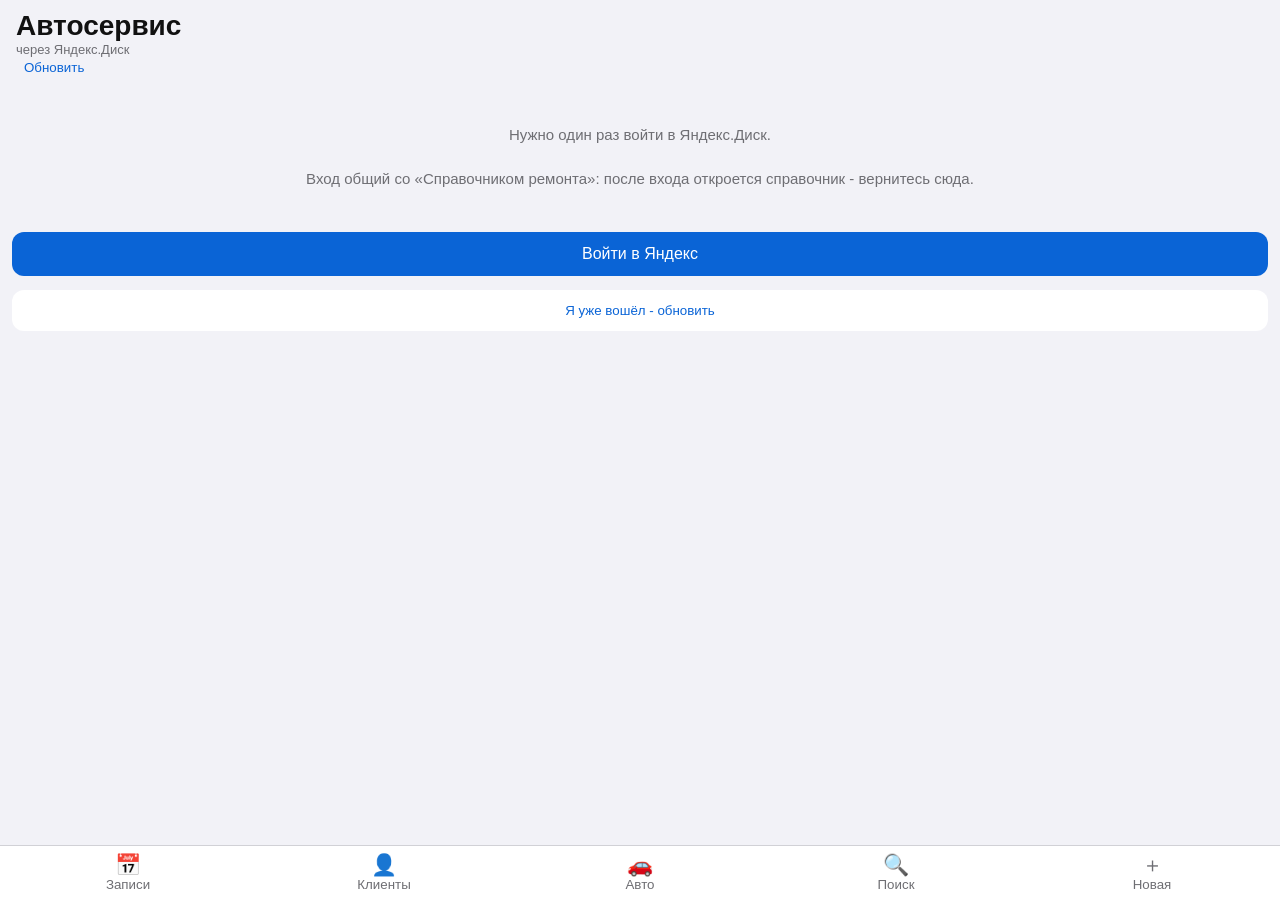
==== autoservice/index.html @ 8366b005 "Автосервис на телефоне 0.22.0: новый клиент и авто на вкладке «Клиенты», «Ещё авто этому клиенту» в " ====
<!doctype html>
<html lang="ru"><head>
<meta charset="utf-8">
<meta name="viewport" content="width=device-width, initial-scale=1, viewport-fit=cover">
<meta name="apple-mobile-web-app-capable" content="yes">
<meta name="mobile-web-app-capable" content="yes">
<meta name="apple-mobile-web-app-status-bar-style" content="black-translucent">
<meta name="apple-mobile-web-app-title" content="Автосервис">
<link rel="apple-touch-icon" href="../icon-180.png">
<title>Автосервис</title>
<!-- sergsknarin Автосервис - телефон через Яндекс.Диск (этап 2).
     Данные: app:/autoservice/data.json (выгружает программа на ПК, патч 0.33.38+).
     Новое с телефона: app:/autoservice/inbox/*.json - ПК забирает и вносит в базу.
     Вход в Яндекс - общий со «Справочником ремонта» (тот же сайт, ключ rr_ydToken). -->
<style>
:root{--ph:#f2f2f7;--card:#fff;--fg:#111;--mut:#6e6e73;--sep:#d1d1d6;--tint:#0a64d6;--ok:#2e9d4b;--warn:#d97706;--bad:#d23b3b;color-scheme:light}
@media (prefers-color-scheme:dark){:root{--ph:#000;--card:#1c1c1e;--fg:#f2f2f7;--mut:#98989f;--sep:#38383a;--tint:#4b9bff;color-scheme:dark}}
*{box-sizing:border-box}
html,body{height:100%;margin:0}
body{background:var(--ph);color:var(--fg);font:16px -apple-system,"SF Pro Text",Roboto,Arial,sans-serif;display:flex;flex-direction:column;-webkit-tap-highlight-color:transparent}
.top{padding:calc(env(safe-area-inset-top,0px) + 10px) max(16px,env(safe-area-inset-right)) 6px max(16px,env(safe-area-inset-left))}
.top .t{font-size:28px;font-weight:700;line-height:1.15}
.top .s{font-size:13px;color:var(--mut);min-height:16px}
.top .back{color:var(--tint);font-size:16px;background:none;border:0;padding:0 0 4px;cursor:pointer}
.sync{font-size:12px;color:var(--mut);display:flex;gap:8px;align-items:center;margin-top:2px}
.sync button{background:none;border:0;color:var(--tint);font:12px inherit;font-family:inherit;padding:0;cursor:pointer}
main{flex:1;overflow-y:auto;-webkit-overflow-scrolling:touch;padding:0 max(12px,env(safe-area-inset-right)) 16px max(12px,env(safe-area-inset-left))}
nav{display:grid;grid-template-columns:repeat(5,1fr);border-top:1px solid var(--sep);background:var(--card);padding:6px 0 calc(env(safe-area-inset-bottom,0px) + 6px)}
nav button{background:none;border:0;color:var(--mut);font:11px inherit;font-family:inherit;display:flex;flex-direction:column;align-items:center;gap:2px;cursor:pointer;padding:2px 0}
nav button b{font-size:21px;font-weight:400;line-height:1}
nav button.cur{color:var(--tint)}
.blk{background:var(--card);border-radius:12px;margin-top:10px;overflow:hidden}
.bh{font-size:13px;color:var(--mut);text-transform:uppercase;letter-spacing:.04em;padding:14px 4px 0}
.row{display:flex;align-items:center;gap:10px;padding:11px 14px;border-top:1px solid var(--sep);min-height:44px}
.row:first-child{border-top:0}
.row.tap{cursor:pointer}
.row .m{flex:1;min-width:0}
.row .m div:first-child{font-size:16px}
.row .m div+div{font-size:13px;color:var(--mut);overflow:hidden;text-overflow:ellipsis}
.row .r{font-size:14px;color:var(--mut);white-space:nowrap;text-align:right}
.time{font-variant-numeric:tabular-nums;font-weight:600;min-width:46px}
.pill{flex:none;font-size:11px;padding:3px 8px;border-radius:9px;color:#fff;background:var(--tint);white-space:nowrap}
.pill.ok{background:var(--ok)}.pill.w{background:var(--warn)}.pill.g{background:var(--mut)}
.days{display:flex;gap:6px;overflow-x:auto;padding:8px 2px 2px}
.days button{flex:1 0 42px;text-align:center;padding:6px 0;border-radius:10px;background:var(--card);font:12px inherit;font-family:inherit;color:var(--mut);border:0;cursor:pointer}
.days button b{display:block;font-size:17px;color:var(--fg)}
.days button i{display:block;font-style:normal;font-size:10px;height:12px;color:var(--tint)}
.days button.cur{background:var(--tint);color:#fff}.days button.cur b,.days button.cur i{color:#fff}
.wk{display:flex;justify-content:space-between;align-items:center;margin-top:6px}
.wk button{background:none;border:0;color:var(--tint);font:15px inherit;font-family:inherit;padding:6px 4px;cursor:pointer}
input[type=search]{width:100%;font:17px inherit;font-family:inherit;padding:11px 12px;border-radius:10px;border:0;background:var(--card);color:var(--fg);margin-top:10px;-webkit-appearance:none}
.btn{display:block;width:100%;text-align:center;background:var(--tint);color:#fff;border-radius:12px;padding:13px;font:600 16px inherit;font-family:inherit;border:0;margin-top:14px;cursor:pointer;text-decoration:none}
.btn.sec{background:var(--card);color:var(--tint)}
.btn:disabled{opacity:.5}
.call{color:var(--ok);font-size:22px;text-decoration:none;padding:4px}
.fld{padding:9px 14px;border-top:1px solid var(--sep)}
.fld:first-child{border-top:0}
.fld div:first-child{font-size:12px;color:var(--mut)}
.fld div+div{font-size:16px;word-break:break-word}
.rbtn{display:flex;gap:6px;margin-top:6px;flex-wrap:wrap}.rbtn button{font:13px var(--ui,system-ui);padding:5px 10px;border-radius:8px;border:1px solid var(--sep,#ccc);background:var(--card,#fff);color:var(--tint,#0a64d6)}
.ck{font-size:24px;margin-right:10px;color:var(--tint);line-height:1}
.sbar{position:sticky;bottom:0;padding:6px 0 4px;background:linear-gradient(transparent,var(--ph) 30%)}
.rv{display:flex;align-items:center;gap:8px;padding:10px 14px;border-bottom:1px solid var(--sep)}.rv .m{flex:1;min-width:0}.rv .m div:last-child{font-size:13px;color:var(--mut)}
.frm .rv input{width:64px;flex:none;padding:6px;border:1px solid var(--sep);border-radius:8px;text-align:center;font-size:16px}.rv .u{font-size:13px;color:var(--mut)}
.rv .x{border:0;background:none;color:var(--mut);font-size:18px;padding:4px 6px;cursor:pointer}
.det{font-size:13px;color:var(--mut);margin-top:3px}
.empty{color:var(--mut);text-align:center;padding:28px 10px;font-size:15px;line-height:1.45}
.err{color:var(--bad);font-size:14px;margin-top:10px;min-height:18px}
.frm label{display:block;font-size:12px;color:var(--mut);padding:9px 14px 0}
.frm input,.frm select,.frm textarea{width:100%;border:0;background:none;color:var(--fg);font:17px inherit;font-family:inherit;padding:2px 14px 10px;margin:0;border-bottom:1px solid var(--sep);border-radius:0;-webkit-appearance:none}
.frm textarea{min-height:70px;resize:vertical}
.pick{padding:4px 14px 12px;font-size:17px;border-bottom:1px solid var(--sep);cursor:pointer;color:var(--tint)}
a.site{color:inherit;text-decoration:none}
</style>
</head>
<body>
<div class="top"><button class="back" id="back" hidden>‹ Назад</button><div class="t" id="title">Автосервис</div><div class="s" id="sub"></div>
 <div class="sync" id="sync" hidden><span id="syncTxt"></span><button id="syncBtn">Обновить</button></div></div>
<main id="main"></main>
<nav id="nav" hidden>
  <button data-t="cal"><b>📅</b>Записи</button>
  <button data-t="cli"><b>👤</b>Клиенты</button>
  <button data-t="car"><b>🚗</b>Авто</button>
  <button data-t="find"><b>🔍</b>Поиск</button>
  <button data-t="add"><b>＋</b>Новая</button>
</nav>
<script>
"use strict";
const API="https://cloud-api.yandex.net/v1/disk", DIR="app:/autoservice";
const M=document.getElementById("main"),T=document.getElementById("title"),SUB=document.getElementById("sub"),NAV=document.getElementById("nav"),BACK=document.getElementById("back");
const LSg=(k,d)=>{try{const v=localStorage.getItem(k);return v?JSON.parse(v):d}catch(e){return d}};
const LSs=(k,v)=>{try{localStorage.setItem(k,JSON.stringify(v))}catch(e){}};
const tok=()=>LSg("rr_ydToken","");
let D=null,tab="cal",day=new Date(),carId=LSg("as_car",null),cliQ="",findQ="",backTo=null,sel=null;
let pend=LSg("as_pending",[]);   // отправлено с телефона, ПК ещё не внёс
const esc=s=>String(s==null?"":s).replace(/[&<>"]/g,c=>({"&":"&amp;","<":"&lt;",">":"&gt;",'"':"&quot;"}[c]));
const iso=d=>d.getFullYear()+"-"+String(d.getMonth()+1).padStart(2,"0")+"-"+String(d.getDate()).padStart(2,"0");
const dmy=s=>s&&s.length>=10?s.slice(8,10)+"."+s.slice(5,7)+"."+s.slice(0,4):"";
const norm=s=>String(s||"").toLowerCase().replace(/ё/g,"е").replace(/[\s\-.\/]/g,"");
const WD=["Вс","Пн","Вт","Ср","Чт","Пт","Сб"],WDL=["Воскресенье","Понедельник","Вторник","Среда","Четверг","Пятница","Суббота"],MON=["января","февраля","марта","апреля","мая","июня","июля","августа","сентября","октября","ноября","декабря"];
function tel(p){const d=String(p||"").replace(/[^\d+]/g,"");return d?`<a class="call" href="tel:${esc(d)}" aria-label="Позвонить">📞</a>`:""}
function pill(s){const c=/выполн|закрыт|выдан/i.test(s)?"ok":/работ/i.test(s)?"w":/отмен|ждёт/i.test(s)?"g":"";return `<span class="pill ${c}">${esc(s==="Запланирована"?"План":s)}</span>`}
function head(t,s,back){T.textContent=t;SUB.textContent=s||"";BACK.hidden=!back;backTo=back||null}
BACK.onclick=()=>{if(backTo)backTo()};

// ---------- Яндекс.Диск ----------
async function yd(path,opt={}){
 const r=await fetch(API+path,{...opt,headers:{Authorization:"OAuth "+tok(),...(opt.headers||{})}});
 if(r.status===401){LSs("rr_ydToken","");throw new Error("login")}
 return r;
}
async function ydGetJson(p){const r=await yd("/resources/download?path="+encodeURIComponent(p));if(r.status===404)return null;if(!r.ok)throw new Error("Диск "+r.status);const{href}=await r.json();let f,log=[];const host=(()=>{try{return new URL(href).hostname}catch(e){return "?"}})();
 for(const [n,u,o] of [["1",href,{}],["2",href.replace(/([?&])disposition=[^&]*&?/,"$1"),{}],["3",href,{cache:"no-store",credentials:"omit",referrerPolicy:"no-referrer"}]]){
  try{f=await fetch(u,o);break}catch(e){log.push(n+":"+e.message)}}
 if(!f){let m="";try{const r=await fetch(href,{redirect:"manual"});m=" переход:"+r.type+"/"+r.status}catch(e){m=" переход: "+e.message}
  throw new Error("Диск: скачивание файла с "+host+" ("+log.join("; ")+";"+m+")")}if(!f.ok)throw new Error("Диск: файл "+f.status);const t=await f.text();try{return JSON.parse(t.replace(/^\uFEFF/,""))}catch(e){throw new Error("файл "+p.split("/").pop()+" не читается ("+t.length+" байт): "+e.message)}}
async function ydPut(p,text){
 let r=await yd("/resources/upload?overwrite=true&path="+encodeURIComponent(p));
 if(r.status===409){await yd("/resources?path="+encodeURIComponent(DIR),{method:"PUT"});await yd("/resources?path="+encodeURIComponent(DIR+"/inbox"),{method:"PUT"});r=await yd("/resources/upload?overwrite=true&path="+encodeURIComponent(p))}
 if(!r.ok)throw new Error("Диск: загрузка "+r.status);const{href}=await r.json();
 const u=await fetch(href,{method:"PUT",body:new Blob([text],{type:"application/json"})});if(!u.ok&&u.status!==201&&u.status!==202)throw new Error("Диск: запись "+u.status);
}
function loginScreen(msg){
 NAV.hidden=true;document.getElementById("sync").hidden=true;head("Автосервис","через Яндекс.Диск");
 let cid=LSg("rr_ydClient","");if(!cid||cid==="cf8f5ded89f24b56b2b12d3f4c1ebe90")cid="d1fa202c088a4900a9f5b356a5e0c8f1";
 const back=new URL("../",location.href).href;
 M.innerHTML=`<p class="empty">${esc(msg||"Нужно один раз войти в Яндекс.Диск.")}<br><br>Вход общий со «Справочником ремонта»: после входа откроется справочник - вернитесь сюда.</p>
  <a class="btn" href="https://oauth.yandex.ru/authorize?response_type=token&force_confirm=yes&client_id=${encodeURIComponent(cid)}&redirect_uri=${encodeURIComponent(back)}">Войти в Яндекс</a>
  <button class="btn sec" onclick="location.reload()">Я уже вошёл - обновить</button>`;
}
async function load(force){
 if(!tok()){loginScreen();return false}
 const cached=LSg("as_data",null);
 if(cached&&!D){D=cached;showSync()}
 if(!force&&D&&Date.now()-(LSg("as_loaded",0))<60000)return true;
 setSync("Загрузка с Диска…");
 try{const j=await ydGetJson(DIR+"/data.json");
  if(!j){
   // папки автосервиса на Диске ещё нет - создаём её сами, чтобы она появилась на компьютере в нужном месте
   let made=false;try{for(const p of [DIR,DIR+"/inbox"]){const r=await yd("/resources?path="+encodeURIComponent(p),{method:"PUT"});if(r.status===201)made=true}}catch(e){}
   setSync("Данных с ПК пока нет");
   let real="";try{const r=await yd("/resources?path="+encodeURIComponent(DIR)+"&fields=path");if(r.ok)real=(await r.json()).path.replace(/^disk:\//,"").replace(/\//g," \\ ")}catch(e){}
   if(!D){NAV.hidden=true;head("Автосервис","");M.innerHTML=`<p class="empty">На Диске пока нет данных автосервиса.<br><br>${made?"Папка для программы создана на Диске. ":""}На компьютере в папке Яндекс.Диска откройте<br><b>${real?esc(real):"Приложения → (папка этого приложения) → autoservice"}</b><br>и выберите её в программе:<br>Настройки → «Телефон» → «Доступ с телефона» → «Через Яндекс.Диск» (патч 0.33.38).</p><button class="btn sec" onclick="location.reload()">Обновить</button>`;return false}}
  else{D=j;LSs("as_data",j);LSs("as_loaded",Date.now());
   const ids=new Set(D.appliedInbox||[]);pend=pend.filter(p=>!ids.has(p.file));LSs("as_pending",pend)}
  showSync();return true}
 catch(e){if(e.message==="login"){loginScreen("Вход в Яндекс истёк - войдите заново.");return false}
  setSync((D?"Нет связи с Диском - показаны данные на "+fmtTime(D.exported):"Ошибка")+". Причина: "+e.message);return !!D}
}
function fmtTime(s){if(!s)return"—";const d=new Date(s.replace(" ","T"));return isNaN(d)?s:d.toLocaleString("ru",{day:"numeric",month:"short",hour:"2-digit",minute:"2-digit"})}
function setSync(t){document.getElementById("sync").hidden=false;document.getElementById("syncTxt").textContent=t}
function showSync(){setSync("Данные с ПК на "+fmtTime(D&&D.exported)+(pend.length?" · ждут ПК: "+pend.length:""))}
document.getElementById("syncBtn").onclick=async()=>{await load(true);if(tab==="car"&&carOpen&&carById(carId))car(carId,()=>go("car"));else go(tab)};

// ---------- выборки из выгрузки ----------
const carById=id=>D.cars.find(c=>String(c.id)===String(id));
const cliById=id=>D.clients.find(c=>String(c.id)===String(id));
const carTitle=c=>c?[(c.brand+" "+c.model).trim(),c.plate].filter(Boolean).join(" · "):"";
function pendingAppts(d){return pend.filter(p=>p.type==="appt"&&p.date===d).map(p=>({tmp:p.file,time:p.time,status:"Ждёт ПК",car:p.title||"",client:"",reason:p.reason,post:(D.posts.find(x=>String(x.id)===String(p.post_id))||{}).name||"",phone:""}))}

// ---------- экраны ----------
function go(t){tab=t;for(const b of NAV.children)b.classList.toggle("cur",b.dataset.t===t);M.scrollTop=0;({cal,cli,car:cars,find,add:()=>sel?add():addMenu()})[t]()}
for(const b of NAV.children)b.onclick=()=>go(b.dataset.t);
function cal(){
 head("Записи",WDL[day.getDay()]+", "+day.getDate()+" "+MON[day.getMonth()]);
 const mon=new Date(day);mon.setDate(day.getDate()-((day.getDay()+6)%7));
 let h=`<div class="wk"><button id="pw1">‹ Неделя</button><button id="td">Сегодня</button><button id="nw1">Неделя ›</button></div><div class="days">`;
 for(let i=0;i<7;i++){const x=new Date(mon);x.setDate(mon.getDate()+i);const s=iso(x);const n=D.appts.filter(a=>a.start.slice(0,10)===s).length+pendingAppts(s).length;
  h+=`<button data-d="${s}" class="${s===iso(day)?"cur":""}">${WD[x.getDay()]}<b>${x.getDate()}</b><i>${n||""}</i></button>`}
 const items=D.appts.filter(a=>a.start.slice(0,10)===iso(day)).map(a=>({...a,time:a.start.slice(11,16),car:carTitle(carById(a.car)),client:(cliById(a.client)||{}).name||"",phone:(cliById(a.client)||{}).phone||"",post:(D.posts.find(p=>String(p.id)===String(a.post))||{}).name||""}))
  .concat(pendingAppts(iso(day))).sort((x,y)=>x.time.localeCompare(y.time));
 h+=`</div><div class="bh">${items.length?"Записей: "+items.length:""}</div>`;
 if(!items.length)h+=`<p class="empty">На этот день записей нет</p>`;
 else{h+=`<div class="blk">`;for(const a of items)h+=`<div class="row tap" data-id="${a.id||(a.tmp?"tmp:"+a.tmp:"")}"><span class="time">${esc(a.time)}</span><div class="m"><div>${esc(a.car||"Без авто")}</div><div>${esc([a.client,a.reason,a.post].filter(Boolean).join(" · "))}</div></div>${pill(a.status)}${tel(a.phone)}</div>`;h+=`</div>`}
 M.innerHTML=h;
 M.querySelectorAll(".days button").forEach(b=>b.onclick=()=>{day=new Date(b.dataset.d+"T12:00");cal()});
 pw1.onclick=()=>{day.setDate(day.getDate()-7);cal()};nw1.onclick=()=>{day.setDate(day.getDate()+7);cal()};td.onclick=()=>{day=new Date();cal()};
 M.querySelectorAll(".row.tap").forEach(r=>r.onclick=e=>{if(e.target.closest("a"))return;if(r.dataset.id)appt(r.dataset.id,()=>go("cal"))});
}
function clientsMatching(q){
 const n=norm(q),dg=q.replace(/\D/g,"");
 const lastVisit={};for(const a of D.appts)if(a.client&&(!lastVisit[a.client]||a.start>lastVisit[a.client]))lastVisit[a.client]=a.start;
 return D.clients.filter(c=>{if(!n)return true;if(norm(c.name).includes(n))return true;if(dg.length>=3&&String(c.phone).replace(/\D/g,"").includes(dg))return true;
  return D.cars.some(x=>String(x.client)===String(c.id)&&norm(carTitle(x)+x.vin).includes(n))})
  .sort((a,b)=>String(lastVisit[b.id]||"").localeCompare(String(lastVisit[a.id]||""))).slice(0,80);
}
let cliTimer;
function cli(){
 head("Клиенты",D.clients.length+" клиентов");
 M.innerHTML=`<input type="search" id="cq" placeholder="Имя, телефон, госномер, VIN" value="${esc(cliQ)}"><button class="btn sec" id="cn">＋ Новый клиент и авто</button><div id="cl"></div>`;
 cn.onclick=()=>newClient(null);
 cq.oninput=()=>{cliQ=cq.value;clearTimeout(cliTimer);cliTimer=setTimeout(cliList,200)};cliList();
}
function cliList(){
 const box=document.getElementById("cl");if(!box)return;const list=clientsMatching(cliQ);
 const pc=pend.filter(p=>p.type==="client"||p.type==="car");   // 0.22.0: отправлено с телефона, ПК ещё не внёс
 let h=pc.length?`<div class="bh">Ждут компьютер</div><div class="blk">`+pc.map(p=>`<div class="row"><div class="m"><div>${esc(p.type==="client"?(p.name||p.phone):((cliById(p.client_id)||{}).name||"Клиент"))}</div><div>${esc([p.plate,(p.brand+" "+p.model).trim(),p.type==="car"?"ещё авто":""].filter(Boolean).join(" · ")||"без машины")}</div></div><span class="r">⏳</span></div>`).join("")+`</div>`:"";
 if(!list.length){box.innerHTML=h+`<p class="empty">Никого не нашлось</p>`;return}
 h+=`<div class="blk">`;for(const c of list){const cars=D.cars.filter(x=>String(x.client)===String(c.id));
  h+=`<div class="row tap" data-car="${cars.length?cars[0].id:""}"><div class="m"><div>${esc(c.name||"Без имени")}</div><div>${cars.map(x=>`<span class="cl" data-car="${x.id}">${esc(carTitle(x))}</span>`).join(", ")||esc(c.phone)}</div></div>${tel(c.phone)}</div>`}
 box.innerHTML=h+`</div>`;
 box.querySelectorAll(".row.tap").forEach(r=>r.onclick=e=>{if(e.target.closest("a"))return;const s=e.target.closest(".cl");const id=s?s.dataset.car:r.dataset.car;if(id)openCar(id,()=>go("cli"))});
}
let carQ="",carTimer,carOpen=false;
// «Авто»: список машин - сначала записанные на сегодня, потом по последнему визиту (свежие сверху)
function cars(){
 carOpen=false;head("Авто","Машин: "+D.cars.length);
 const rn=remRows().filter(r=>!r.done).length;
 M.innerHTML=(rn?`<div class="blk"><div class="row tap" id="remGo"><div class="m"><div>🔔 Напомнить о ТО: ${rn}</div><div>по регламенту и пробегу</div></div><span class="r">›</span></div></div>`:"")+`<input type="search" id="aq" placeholder="Госномер, марка, VIN, владелец" value="${esc(carQ)}"><div id="al"></div>`;
 const rg=document.getElementById("remGo");if(rg)rg.onclick=remList;
 aq.oninput=()=>{carQ=aq.value;clearTimeout(carTimer);carTimer=setTimeout(carList,200)};carList();
}
function carList(){
 const box=document.getElementById("al");if(!box)return;
 const today=iso(new Date()),last={},todayCar={};
 for(const a of D.appts){if(!a.car)continue;const d=a.start.slice(0,10);if(d===today&&!/отмен/i.test(a.status))todayCar[a.car]=a.start.slice(11,16);
  if(d<=today&&(!last[a.car]||a.start>last[a.car]))last[a.car]=a.start}
 const n=norm(carQ);
 const list=D.cars.filter(c=>!n||norm(carTitle(c)+c.vin+((cliById(c.client)||{}).name||"")).includes(n))
  .sort((x,y)=>(todayCar[y.id]?1:0)-(todayCar[x.id]?1:0)||String(last[y.id]||"").localeCompare(String(last[x.id]||""))||(+y.id)-(+x.id)).slice(0,100);
 if(!list.length){box.innerHTML=`<p class="empty">Ничего не нашлось</p>`;return}
 let h=`<div class="blk">`;for(const c of list){const cl=cliById(c.client)||{};
  h+=`<div class="row tap" data-car="${c.id}"><div class="m"><div>${esc(carTitle(c)||"Без названия")}</div><div>${esc([cl.name,todayCar[c.id]?"сегодня "+todayCar[c.id]:last[c.id]?"был "+dmy(last[c.id]):""].filter(Boolean).join(" · "))}</div></div>${tel(cl.phone)}</div>`}
 box.innerHTML=h+`</div>`;
 box.querySelectorAll(".row.tap").forEach(r=>r.onclick=e=>{if(e.target.closest("a"))return;openCar(r.dataset.car,()=>go("car"))});
}
function openCar(id,back){carOpen=true;carId=String(id);LSs("as_car",carId);tab="car";for(const b of NAV.children)b.classList.toggle("cur",b.dataset.t==="car");car(carId,back)}
function car(id,back){
 const c=id&&carById(id);
 if(!c){head("Авто","");M.innerHTML=`<p class="empty">Выберите машину в «Записях», «Клиентах» или найдите в «Поиске».</p>`;return}
 const cl=cliById(c.client)||{};const vis=D.appts.filter(a=>String(a.car)===String(c.id)).sort((a,b)=>b.start.localeCompare(a.start));
 const km=(vis.find(a=>a.km>0)||{}).km||0;const spent=vis.reduce((s,a)=>s+(+a.sum||0),0);
 head(c.plate||(c.brand+" "+c.model),[c.plate?(c.brand+" "+c.model).trim():"",c.year,c.engine].filter(Boolean).join(" · "),back);
 let h=`<div class="blk"><div class="fld"><div>VIN</div><div>${esc(c.vin||"—")}</div></div><div class="fld"><div>Владелец</div><div>${esc(cl.name||"—")} ${tel(cl.phone)}</div></div><div class="fld"><div>Пробег</div><div>${km?km.toLocaleString("ru")+" км":"нет данных"}</div></div></div>`;
 h+=`<div class="bh">Сводка</div><div class="blk"><div class="fld"><div>Визитов / потрачено</div><div>${vis.length} · ${Math.round(spent).toLocaleString("ru")} ₽</div></div>${toFld(c.id)}</div>`;
 const recs=vis.filter(a=>a.rec).slice(0,3).map(a=>({when:dmy(a.start),text:a.rec})).concat((D.est||[]).filter(e=>String(e.car)===String(c.id)).map(e=>({when:"смета",text:e.name}))).concat(pend.filter(p=>p.type==="recommend"&&String(p.car_id)===String(c.id)).map(p=>({when:"ждёт ПК",text:p.text})));
 if(recs.length){h+=`<div class="bh">Рекомендации</div><div class="blk">`;for(const r of recs)h+=`<div class="row"><div class="m"><div>${esc(r.text)}</div><div>${esc(r.when)}</div></div></div>`;h+=`</div>`}
 h+=`<div class="bh">История</div>`;
 if(!vis.length)h+=`<p class="empty">Визитов ещё не было</p>`;
 else{h+=`<div class="blk">`;for(const v of vis){const det=[v.works,v.parts].filter(Boolean).join(" · ");h+=`<div class="row tap" data-id="${v.id}"><div class="m"><div>${esc(v.reason||"Визит")}</div>${det?`<div class="det">${esc(det)}</div>`:""}</div><span class="r">${dmy(v.start)}<br>${v.km?v.km.toLocaleString("ru")+" км<br>":""}${Math.round(+v.sum||0).toLocaleString("ru")} ₽</span></div>`}h+=`</div>`}
 h+=`<button class="btn" id="cAppt">＋ Записать на сервис</button><button class="btn sec" id="cRec">Добавить рекомендацию</button><button class="btn sec" id="cRef">📖 Справочник ремонта</button><div id="recBox"></div>${c.client?`<button class="btn sec" id="cMore">＋ Ещё авто этому клиенту</button>`:""}`;
 M.innerHTML=h;
 M.querySelectorAll(".row.tap[data-id]").forEach(r=>r.onclick=()=>appt(r.dataset.id,()=>openCar(c.id,back)));
 cAppt.onclick=()=>{sel={car_id:c.id,client_id:c.client,title:carTitle(c)+(cl.name?" · "+cl.name:"")};go("add")};
 if(window.cMore)cMore.onclick=()=>newCar(c,cl,back);
 cRef.onclick=()=>{location.href="../?brand="+encodeURIComponent(c.brand||"")+"&model="+encodeURIComponent(c.model||"")};   // связь со справочником (тот же сайт)
 cRec.onclick=()=>{recBox.innerHTML=`<div class="blk frm"><label for="rt">Что рекомендуете</label><textarea id="rt" placeholder="Колодки передние 30%, менять через 5 т.км"></textarea></div><button class="btn" id="rs">Сохранить рекомендацию</button><div class="err" id="re"></div>`;rt.focus();
  rs.onclick=async()=>{if(!rt.value.trim())return;rs.disabled=true;try{await send({type:"recommend",car_id:c.id,text:rt.value.trim()});car(c.id,back)}catch(e){re.textContent=e.message;rs.disabled=false}}};
}
// ---------- запись: работы и запчасти (0.33.41) ----------
const nh=x=>String(Math.round(x*100)/100).replace(".",",");
const akey=a=>a.tmp?"tmp:"+a.tmp:String(a.id);
function findAppt(id){id=String(id);
 if(id.startsWith("tmp:")){const p=pend.find(x=>x.type==="appt"&&x.file===id.slice(4));
  return p&&{id:null,tmp:p.file,start:p.date+" "+p.time,car:p.car_id||null,client:p.client_id||null,post:p.post_id,reason:p.reason,status:"Ждёт ПК",works:"",parts:"",title:p.title||""}}
 return D.appts.find(x=>String(x.id)===id)}
function appt(id,back){
 const a=findAppt(id);if(!a){back&&back();return}
 const c=carById(a.car),cl=cliById(a.client)||{},post=(D.posts.find(p=>String(p.id)===String(a.post))||{}).name||"";
 head(carTitle(c)||a.title||"Запись",dmy(a.start)+" "+a.start.slice(11,16)+(post?" · "+post:""),back);
 const pi=pend.filter(p=>p.type==="item"&&(p.akey||String(p.appt_id))===akey(a));
 const lst=(txt,kind)=>{const rows=String(txt||"").split(", ").filter(Boolean).map(t=>`<div class="row"><div class="m"><div>${esc(t)}</div></div></div>`)
   .concat(pi.filter(p=>p.kind===kind).map(p=>`<div class="row"><div class="m"><div>${esc(p.name+(p.brand?" ("+p.brand+")":"")+(kind==="part"&&+p.qty!==1?" ×"+p.qty:"")+(kind==="work"&&p.hours?" · "+nh(+p.hours)+" н/ч":""))}</div></div><span class="pill g">Ждёт ПК</span></div>`));
   return rows.length?`<div class="blk">${rows.join("")}</div>`:`<p class="empty">Пока нет</p>`};
 let h=`<div class="blk"><div class="fld"><div>Клиент</div><div>${esc(cl.name||"—")} ${tel(cl.phone)}</div></div><div class="fld"><div>Причина</div><div>${esc(a.reason||"—")}</div></div><div class="fld"><div>Статус</div><div>${pill(a.status)}</div></div></div>${a.tmp?`<p class="empty">Запись ещё не дошла до ПК - добавленное внесётся вместе с ней.</p>`:""}`;
 h+=`<div class="bh">Работы</div>${lst(a.works,"work")}<button class="btn sec" id="aW">＋ Работа</button>`;
 h+=`<div class="bh">Запчасти</div>${lst(a.parts,"part")}<button class="btn sec" id="aP">＋ Запчасть</button>`;
 if(c)h+=`<button class="btn sec" id="aC">Карточка авто</button>`;
 M.innerHTML=h;M.scrollTop=0;
 aW.onclick=()=>{itemQ="";itemPick("work",a,back)};aP.onclick=()=>{itemQ="";itemPick("part",a,back)};
 if(c)aC.onclick=()=>openCar(c.id,()=>appt(akey(a),back));
}
// ---------- ТО по регламенту (0.33.47; считает программа на ПК) ----------
function toFld(id){const t=(D.to||{})[id];if(!t)return"";const over=t.d<=iso(new Date());
 return `<div class="fld"><div>Ближайшее ТО (по регламенту)</div><div${over?' style="color:var(--bad,#d23b3b)"':''}>≈ ${dmy(t.d+" 00:00")}${t.km?" · ~"+t.km.toLocaleString("ru")+" км":""}<br><span style="font-size:13px;color:var(--pmut,#888)">${esc(t.ops)}</span></div></div>`}
function remRows(){const sent=new Set(pend.filter(p=>p.type==="reminded").map(p=>String(p.car_id)));
 return (D.rem||[]).map(r=>({...r,done:!!r.rem||sent.has(String(r.car))}))}
function remList(){
 head("Напомнить о ТО","по регламенту и прогнозу пробега",()=>go("car"));
 const l=remRows();
 if(!l.length){M.innerHTML=`<p class="empty">Сейчас напоминать некому</p>`;return}
 let h=`<div class="blk">`;
 for(const r of l){const c=carById(r.car)||{},cl=cliById(c.client)||{};
  h+=`<div class="row"><div class="m"><div>${esc(carTitle(c))}${r.done?" ✓":""}</div><div${r.over?' style="color:#d23b3b"':''}>${r.over?"просрочено":"≈ "+dmy(r.d+" 00:00")}${r.km?" · ~"+r.km.toLocaleString("ru")+" км":""} · ${esc(r.ops)}</div><div>${esc(cl.name||"")}${r.done?" · напомнили":""}</div>
   <div class="rbtn">${r.done?"":`<button data-rm="${r.car}">✓ Напомнил</button>`}<button data-ra="${r.car}">Записать</button><button data-rc="${r.car}">Карточка</button></div></div>${tel(cl.phone)}</div>`}
 M.innerHTML=h+`</div><p class="empty">Звоните прямо отсюда (📞). «Напомнил» уйдёт в программу, повторно эту машину не покажет 30 дней.</p>`;
 M.querySelectorAll("[data-rm]").forEach(b=>b.onclick=async()=>{b.disabled=true;try{await send({type:"reminded",car_id:b.dataset.rm});remList()}catch(e){b.textContent="Не ушло: "+e.message;b.disabled=false}});
 M.querySelectorAll("[data-ra]").forEach(b=>b.onclick=()=>{const c=carById(b.dataset.ra)||{},cl=cliById(c.client)||{};const r=l.find(x=>String(x.car)===b.dataset.ra);
  sel={car_id:c.id,client_id:c.client,title:carTitle(c)+(cl.name?" · "+cl.name:"")};go("add");const f=document.getElementById("fr2");if(f&&r)f.value="ТО: "+r.ops});
 M.querySelectorAll("[data-rc]").forEach(b=>b.onclick=()=>openCar(b.dataset.rc,remList));
}
let itemQ="";
// позиции прошлых визитов этой машины (свежие сверху, без повторов), кроме текущей записи
function carHistory(kind,a){
 const seen=new Set(),out=[];
 D.appts.filter(v=>a.car&&String(v.car)===String(a.car)&&String(v.id)!==String(a.id)).sort((x,y)=>y.start.localeCompare(x.start))
  .forEach(v=>((kind==="work"?v.wl:v.pl)||[]).forEach(x=>{const k=x.r!=null?"r"+x.r:"n"+norm(x.n+(x.b||""));if(seen.has(k))return;seen.add(k);out.push({...x,when:dmy(v.start)})}));
 return out.slice(0,30);
}
let chosen=[];   // отмеченное галочками: {key,ref,hist,n,b,a,h,q}
function itemPick(kind,a,back,keep){
 const W=kind==="work",cat=(W?D.cworks:D.cparts)||[];if(!keep)chosen=[];
 head(W?"Добавить работы":"Добавить запчасти",carTitle(carById(a.car))||a.title||"",()=>appt(akey(a),back));
 M.innerHTML=`<input type="search" id="iq" placeholder="${W?"Название работы":"Название, артикул, производитель"}" value="${esc(itemQ)}"><button class="btn sec" id="iOwn">＋ ${W?"Своя работа":"Своя запчасть"}</button><div id="il"></div><div class="sbar"><button class="btn" id="iGo" disabled></button></div>`;
 iOwn.onclick=()=>itemForm(kind,a,back,null);
 const cnt=()=>{iGo.disabled=!chosen.length;iGo.textContent=chosen.length?"Дальше - отмечено: "+chosen.length:"Отметьте галочками"};
 iGo.onclick=()=>itemReview(kind,a,back);
 const tick=k=>chosen.some(c=>c.key===k)?"☑":"☐";
 const list=()=>{const box=document.getElementById("il");if(!box)return;
  const hist0=carHistory(kind,a);
  if(!cat.length&&!hist0.length){box.innerHTML=`<p class="empty">${D.cworks?"Справочник пуст":"Справочник с ПК не пришёл - обновите программу на ПК до 0.33.43"}. Можно добавить свою позицию.</p>`;return}
  const n=norm(itemQ);const f=cat.filter(x=>!n||norm(x.name+" "+(x.art||"")+" "+(x.brand||"")).includes(n)).slice(0,60);
  const hist=hist0.filter(x=>!n||norm(x.n+" "+(x.a||"")+" "+(x.b||"")).includes(n));
  let h="";const it={};
  if(hist.length){h+=`<div class="bh">Было у этой машины</div><div class="blk">`;
   hist.forEach(x=>{const c=x.r!=null&&cat.find(y=>String(y.id)===String(x.r)),k="h"+x.i;
    it[k]={key:k,ref:c||null,hist:x.i,n:x.n,b:x.b||"",a:x.a||"",h:c&&c.h||"",q:x.q||1};
    h+=`<div class="row tap" data-k="${k}"><span class="ck">${tick(k)}</span><div class="m"><div>${esc(x.n)}</div><div>${esc([x.b,x.a,W?"":"×"+nh(x.q||1),x.when].filter(Boolean).join(" · "))}</div></div></div>`});
   h+=`</div><div class="bh">${W?"Справочник работ":"Склад"}</div>`}
  if(!f.length&&!hist.length){box.innerHTML=`<p class="empty">Ничего не нашлось - добавьте как свою</p>`;return}
  h+=`<div class="blk">`;
  for(const x of f){const k="c"+x.id;it[k]={key:k,ref:x,hist:null,n:x.name,b:x.brand||"",a:x.art||"",h:x.h||"",q:1};
   h+=`<div class="row tap" data-k="${k}"><span class="ck">${tick(k)}</span><div class="m"><div>${esc(x.name)}</div><div>${esc(W?(x.h?nh(x.h)+" н/ч":""):[x.brand,x.art,"остаток "+nh(x.qty||0)+(x.unit?" "+x.unit:"")].filter(Boolean).join(" · "))}</div></div></div>`}
  box.innerHTML=h+`</div>`;
  box.querySelectorAll(".row.tap").forEach(r=>r.onclick=()=>{const k=r.dataset.k,i=chosen.findIndex(c=>c.key===k);
   if(i>=0)chosen.splice(i,1);else chosen.push(it[k]);r.querySelector(".ck").textContent=tick(k);cnt()})};
 iq.oninput=()=>{itemQ=iq.value;list()};list();cnt();
}
// проверка отмеченного: нормо-часы / количество, убрать лишнее, отправить всё
function itemReview(kind,a,back){
 const W=kind==="work";
 head(W?"Отмеченные работы":"Отмеченные запчасти",carTitle(carById(a.car))||a.title||"",()=>itemPick(kind,a,back,true));
 if(!chosen.length){itemPick(kind,a,back,true);return}
 let h=`<div class="blk frm">`;
 chosen.forEach((c,i)=>{const st=!W&&c.ref?" · остаток "+nh(c.ref.qty||0):"";
  h+=`<div class="rv"><div class="m"><div>${esc(c.n)}</div><div>${esc([c.b,c.a].filter(Boolean).join(" · ")+st)}${c.hist?" · цена как в прошлый раз":""}</div></div>
   <input type="text" inputmode="decimal" data-i="${i}" value="${W?(c.h?nh(c.h):""):nh(c.q||1)}" placeholder="${W?"н/ч":"кол-во"}"><span class="u">${W?"н/ч":"шт"}</span><button class="x" data-x="${i}" aria-label="Убрать">✕</button></div>`});
 h+=`</div><button class="btn" id="rAll">Добавить все (${chosen.length})</button><div class="err" id="re2"></div>`;
 M.innerHTML=h;
 M.querySelectorAll("button.x").forEach(b=>b.onclick=()=>{chosen.splice(+b.dataset.x,1);itemReview(kind,a,back)});
 M.querySelectorAll(".rv input").forEach(inp=>inp.oninput=()=>{const c=chosen[+inp.dataset.i];if(W)c.h=inp.value;else c.q=inp.value});
 const num=v=>parseFloat(String(v||"").replace(",","."));
 rAll.onclick=async()=>{
  for(const c of chosen){const v=W?c.h:c.q;if(String(v).trim()&&!(num(v)>0)||(!W&&!(num(v)>0))){re2.textContent=(W?"Нормо-часы":"Количество")+" - числом: "+c.n;return}}
  rAll.disabled=true;let done=0;
  try{for(const c of chosen.slice()){const o=itemMsg(kind,a,c.ref?c.ref.id:"",c.n);if(c.hist)o.hist_id=c.hist;
    if(W)o.hours=String(c.h).trim()?String(num(c.h)):"";else{o.qty=String(num(c.q));o.brand=c.b;o.article=c.a}
    await send(o);done++;chosen.shift()}
   appt(akey(a),back)}
  catch(e){re2.textContent="Отправлено "+done+", остальное не ушло: "+e.message;rAll.disabled=false}};
}
function itemMsg(kind,a,ref,name){const o={type:"item",kind,ref_id:ref,name,akey:akey(a)};if(a.tmp)o.appt_tmp=a.tmp;else o.appt_id=a.id;return o}
function itemForm(kind,a,back,x,pre){pre=pre||{};
 const W=kind==="work";
 head(x?x.name:(W?"Своя работа":"Своя запчасть"),carTitle(carById(a.car))||a.title||"",()=>itemPick(kind,a,back,true));
 let h=`<div class="blk frm">`;
 if(!x)h+=`<label for="xn">Название</label><input type="text" id="xn" value="${esc(pre.n||"")}">`;
 else if(!W)h+=`<label>Со склада</label><div class="pick" style="color:var(--fg)">${esc([x.brand,x.art,"остаток "+nh(x.qty||0)+(x.unit?" "+x.unit:"")].filter(Boolean).join(" · "))}</div>`;
 if(!W&&!x)h+=`<label for="xb">Производитель</label><input type="text" id="xb" value="${esc(pre.b||"")}"><label for="xa">Артикул</label><input type="text" id="xa" value="${esc(pre.a||"")}">`;
 h+=W?`<label for="xh">Нормо-часы</label><input type="text" id="xh" inputmode="decimal" value="${x&&x.h?nh(x.h):""}" placeholder="например 1,5">`
     :`<label for="xq">Количество</label><input type="text" id="xq" inputmode="decimal" value="${pre.q?nh(pre.q):1}">`;
 h+=`</div><button class="btn" id="xs">Добавить</button><div class="err" id="xe"></div>`;
 h+=pre.i?`<p class="empty">Цена - как ставили в прошлый раз${W?" (если изменить нормо-часы - пересчитается)":""}.</p>`:!x?`<p class="empty">${W?"Цена: нормо-часы × стоимость нормо-часа из программы.":"Цену поставите на ПК."}</p>`:"";
 M.innerHTML=h;
 const num=v=>parseFloat(String(v||"").replace(",","."));
 xs.onclick=async()=>{
  const name=x?x.name:xn.value.trim();if(!name){xe.textContent="Впишите название";return}
  const o=itemMsg(kind,a,x?x.id:"",name);if(pre.i)o.hist_id=pre.i;
  if(W){const hv=num(xh.value);if(xh.value.trim()&&!(hv>0)){xe.textContent="Нормо-часы - числом, например 1,5";return}o.hours=xh.value.trim()?String(hv):""}
  else{const q=num(xq.value);if(!(q>0)){xe.textContent="Количество - числом";return}o.qty=String(q);
   if(x){o.brand=x.brand||"";o.article=x.art||"";if(q>(x.qty||0)&&!confirm("На складе "+nh(x.qty||0)+". Всё равно добавить?"))return}else{o.brand=xb.value.trim();o.article=xa.value.trim()}}
  xs.disabled=true;try{await send(o);appt(akey(a),back)}catch(e){xe.textContent=e.message;xs.disabled=false}};
}
let findTimer;
function find(){
 head("Поиск","VIN, госномер, артикул");
 M.innerHTML=`<input type="search" id="fq" placeholder="VIN, госномер или артикул" value="${esc(findQ)}" autocapitalize="characters"><div id="fr"></div>`;
 fq.oninput=()=>{findQ=fq.value;clearTimeout(findTimer);findTimer=setTimeout(findList,250)};findList();
}
function findList(){
 const box=document.getElementById("fr");if(!box)return;const q=findQ.trim(),key=q.replace(/\s/g,"").toUpperCase();
 if(!q){box.innerHTML=`<p class="empty">Введите VIN (17 знаков), часть госномера или артикул запчасти.</p>`;return}
 let h="";
 if(key.length===17){const same=D.cars.filter(c=>c.vin&&c.vin.replace(/\s/g,"").toUpperCase().slice(0,8)===key.slice(0,8)&&c.model);
  const cnt={};for(const c of same){const k=(c.brand+" "+c.model).trim()+(c.engine?", "+c.engine:"");cnt[k]=(cnt[k]||0)+1}
  const best=Object.entries(cnt).sort((a,b)=>b[1]-a[1])[0];
  h+=`<div class="bh">VIN</div><div class="blk"><div class="fld"><div>Год (10-й знак)</div><div>${esc(vinYear(key)||"—")}</div></div><div class="fld"><div>По вашей базе</div><div>${best?esc(best[0])+" ("+best[1]+" авто)":"похожих машин нет"}</div></div></div>`}
 const n=norm(q);const cars=key.length>=3?D.cars.filter(c=>norm(c.plate+c.vin).includes(n)).slice(0,30):[];
 if(cars.length){h+=`<div class="bh">Машины в базе</div><div class="blk">`;for(const c of cars)h+=`<div class="row tap" data-car="${c.id}"><div class="m"><div>${esc(carTitle(c))}</div><div>${esc((cliById(c.client)||{}).name||"")}</div></div><span class="r">›</span></div>`;h+=`</div>`}
 if((D.sites||[]).length){h+=`<div class="bh">Найти «${esc(q)}» на сайтах</div><div class="blk">`;for(const s of D.sites)h+=`<a class="site" href="${esc(s.url.replace("{q}",encodeURIComponent(q)))}" target="_blank" rel="noopener"><div class="row tap"><div class="m"><div>${esc(s.name)}</div></div><span class="r">›</span></div></a>`;h+=`</div>`}
 box.innerHTML=h||`<p class="empty">Ничего не нашлось</p>`;
 box.querySelectorAll(".row.tap[data-car]").forEach(r=>r.onclick=()=>openCar(r.dataset.car,()=>go("find")));
}
function vinYear(v){const c="ABCDEFGHJKLMNPRSTVWXY123456789",i=c.indexOf(v[9]);if(i<0)return"";let y=1980+i;while(y+30<=new Date().getFullYear()+1)y+=30;return String(y)}

// ---------- новое с телефона -> app:/autoservice/inbox/ ----------
async function send(o){
 const file=Date.now()+"-"+Math.random().toString(36).slice(2,8)+".json";
 const msg={...o,file,at:new Date().toISOString(),from:"телефон"};
 await ydPut(DIR+"/inbox/"+file,JSON.stringify(msg));
 pend.push(msg);LSs("as_pending",pend);showSync();return msg;
}
// «＋»: что добавить - запись, работы или запчасти в запись
function addMenu(){
 head("Добавить","");
 M.innerHTML=`<button class="btn" id="mA">＋ Новая запись</button><button class="btn sec" id="mW">＋ Работы в запись</button><button class="btn sec" id="mP">＋ Запчасти в запись</button>
  <div class="bh">Справочник и склад</div><button class="btn sec" id="mCW">＋ Новая работа в справочник</button><button class="btn sec" id="mCP">＋ Приход запчасти на склад</button>`;
 mA.onclick=add;mW.onclick=()=>pickAppt("work");mP.onclick=()=>pickAppt("part");mCW.onclick=catWork;mCP.onclick=()=>{itemQ="";catPart()};
}
const numv=v=>parseFloat(String(v||"").replace(/\s/g,"").replace(",","."));
function sentOk(t,back){M.innerHTML=`<p class="empty" style="color:var(--ok)">✓ ${esc(t)}<br>Появится в программе, когда компьютер включён.</p><button class="btn sec" id="sAgain">Добавить ещё</button><button class="btn sec" id="sMenu">Готово</button>`;sAgain.onclick=back;sMenu.onclick=addMenu}
// новая работа в справочник
function catWork(){
 head("Новая работа","в справочник работ",addMenu);
 M.innerHTML=`<div class="blk frm"><label for="cwn">Название</label><input type="text" id="cwn" placeholder="Замена ремня ГРМ"><label for="cwh">Нормо-часы</label><input type="text" id="cwh" inputmode="decimal" placeholder="например 2,5"><label for="cwp">Цена</label><input type="text" id="cwp" inputmode="decimal" placeholder="пусто - нормо-часы × стоимость часа"><label for="cwt">Примечание</label><textarea id="cwt"></textarea></div>
  <p class="empty">Если цену не вписать - посчитается по нормо-часам (стоимость часа из программы). Такая работа уже есть - не задвоится.</p><button class="btn" id="cws">Сохранить</button><div class="err" id="cwe"></div>`;
 cwn.focus();
 cws.onclick=async()=>{const n=cwn.value.trim();if(!n){cwe.textContent="Впишите название";return}
  if(cwh.value.trim()&&!(numv(cwh.value)>0)){cwe.textContent="Нормо-часы - числом, например 2,5";return}
  if(cwp.value.trim()&&!(numv(cwp.value)>=0)){cwe.textContent="Цена - числом";return}
  cws.disabled=true;try{await send({type:"cwork",name:n,hours:cwh.value.trim()?String(numv(cwh.value)):"",price:cwp.value.trim()?String(numv(cwp.value)):"",note:cwt.value.trim()});sentOk("Работа «"+n+"» отправлена в справочник.",catWork)}catch(e){cwe.textContent=e.message;cws.disabled=false}};
}
// приход запчасти: выбрать со склада или новая позиция
function catPart(){
 head("Приход на склад","выберите запчасть или добавьте новую",addMenu);
 const cat=D.cparts||[];
 M.innerHTML=`<input type="search" id="iq" placeholder="Название, артикул, производитель" value="${esc(itemQ)}"><button class="btn sec" id="cpNew">＋ Новая позиция на склад</button><div id="il"></div>`;
 cpNew.onclick=()=>catPartForm(null);
 const list=()=>{const box=document.getElementById("il");if(!box)return;const n=norm(itemQ);
  const f=cat.filter(x=>!n||norm(x.name+" "+(x.art||"")+" "+(x.brand||"")).includes(n)).slice(0,60);
  if(!f.length){box.innerHTML=`<p class="empty">${cat.length?"Ничего не нашлось - добавьте новую позицию":"Склад с ПК не пришёл - обновите программу на ПК до 0.33.44"}</p>`;return}
  let h=`<div class="blk">`;for(const x of f)h+=`<div class="row tap" data-id="${x.id}"><div class="m"><div>${esc(x.name)}</div><div>${esc([x.brand,x.art,"остаток "+nh(x.qty||0)+(x.unit?" "+x.unit:"")].filter(Boolean).join(" · "))}</div></div></div>`;
  box.innerHTML=h+`</div>`;box.querySelectorAll(".row.tap").forEach(r=>r.onclick=()=>catPartForm(cat.find(x=>String(x.id)===r.dataset.id)))};
 iq.oninput=()=>{itemQ=iq.value;list()};list();
}
function catPartForm(x){
 head(x?x.name:"Новая позиция","приход на склад",catPart);
 let h=`<div class="blk frm">`;
 if(x)h+=`<label>На складе</label><div class="pick" style="color:var(--fg)">${esc([x.brand,x.art,"остаток "+nh(x.qty||0)+(x.unit?" "+x.unit:"")].filter(Boolean).join(" · "))}</div>`;
 else h+=`<label for="pn1">Название</label><input type="text" id="pn1"><label for="pb1">Производитель</label><input type="text" id="pb1"><label for="pa1">Артикул</label><input type="text" id="pa1"><label for="pu1">Ед. изм.</label><input type="text" id="pu1" value="шт">`;
 h+=`<label for="pq1">Пришло, количество</label><input type="text" id="pq1" inputmode="decimal"><label for="pp1">Цена (необязательно)</label><input type="text" id="pp1" inputmode="decimal" placeholder="оставьте пустым - цена не изменится"><label for="pt1">Примечание</label><textarea id="pt1" placeholder="${x?"допишется к примечанию на складе":""}"></textarea></div>
  ${x?"":`<p class="empty">Если такой артикул того же производителя уже есть на складе - количество добавится к нему.</p>`}<button class="btn" id="ps1">Сохранить приход</button><div class="err" id="pe1"></div>`;
 M.innerHTML=h;
 ps1.onclick=async()=>{const q=numv(pq1.value);if(!(q>0)){pe1.textContent="Количество - числом";return}
  if(pp1.value.trim()&&!(numv(pp1.value)>=0)){pe1.textContent="Цена - числом";return}
  const o={type:"cpart",ref_id:x?x.id:"",qty:String(q),price:pp1.value.trim()?String(numv(pp1.value)):"",note:pt1.value.trim()};
  if(!x){o.name=pn1.value.trim();o.brand=pb1.value.trim();o.article=pa1.value.trim();o.unit=pu1.value.trim();if(!o.name){pe1.textContent="Впишите название";return}}
  ps1.disabled=true;try{await send(o);sentOk("Приход: "+(x?x.name:o.name)+" +"+nh(q)+".",()=>{itemQ="";catPart()})}catch(e){pe1.textContent=e.message;ps1.disabled=false}};
}
// выбор записи: сегодня и ожидающие ПК сверху, потом ближайшие и недавние
function pickAppt(kind,pre){   // pre - работа, пришедшая из справочника ремонта
 head(kind==="work"?"Работы - в какую запись":"Запчасти - в какую запись","",addMenu);
 const t=iso(new Date()),from=iso(new Date(Date.now()-14*864e5)),to=iso(new Date(Date.now()+14*864e5));
 const list=pend.filter(p=>p.type==="appt").map(p=>findAppt("tmp:"+p.file)).filter(Boolean)
  .concat(D.appts.filter(a=>a.start.slice(0,10)>=from&&a.start.slice(0,10)<=to&&!/отмен/i.test(a.status)))
  .sort((x,y)=>((y.start.slice(0,10)===t||y.tmp)?1:0)-((x.start.slice(0,10)===t||x.tmp)?1:0)||Math.abs(new Date(x.start.replace(" ","T"))-Date.now())-Math.abs(new Date(y.start.replace(" ","T"))-Date.now()));
 if(!list.length){M.innerHTML=`<p class="empty">Нет записей за 2 недели до и после сегодня. Найдите машину в «Авто» и нажмите на визит.</p>`;return}
 let h=`<div class="blk">`;for(const a of list){const c=carById(a.car),cl=cliById(a.client)||{};
  h+=`<div class="row tap" data-k="${esc(akey(a))}"><span class="time">${a.start.slice(0,10)===t?a.start.slice(11,16):dmy(a.start).slice(0,5)}</span><div class="m"><div>${esc(carTitle(c)||a.title||"Без авто")}</div><div>${esc([cl.name,a.reason].filter(Boolean).join(" · "))}</div></div>${pill(a.status)}</div>`}
 M.innerHTML=h+`</div>`;
 M.querySelectorAll(".row.tap").forEach(r=>r.onclick=()=>{const a=findAppt(r.dataset.k);if(!a)return;const bk=()=>appt(akey(a),()=>go("cal"));if(pre){chosen=[pre];itemReview(kind,a,bk)}else{itemQ="";itemPick(kind,a,bk)}});
}
function add(){
 head("Новая запись","попадёт в программу, когда ПК включён",()=>{sel=null;addMenu()});
 const now=new Date();let hh=now.getHours()+1;if(hh<8||hh>19)hh=9;
 M.innerHTML=`<div class="blk frm">
  <label for="fd">Дата</label><input type="date" id="fd" value="${iso(day)}">
  <label for="ft">Время</label><input type="time" id="ft" value="${String(hh).padStart(2,"0")}:00" step="900">
  <label for="fdur">Длительность</label><select id="fdur"><option value="30">30 мин</option><option value="60" selected>1 час</option><option value="90">1,5 часа</option><option value="120">2 часа</option><option value="180">3 часа</option><option value="240">4 часа</option><option value="480">весь день</option></select>
  <label for="fp">Пост</label><select id="fp"><option value="">Без поста</option>${D.posts.map(p=>`<option value="${p.id}">${esc(p.name)}</option>`).join("")}</select>
  <label>Клиент и автомобиль</label><div class="pick" id="fc">${sel?esc(sel.title):"Выбрать ›"}</div>
  <label for="fk">Пробег, км</label><input type="text" id="fk" inputmode="numeric" placeholder="км">
  <label for="fr2">Причина обращения</label><textarea id="fr2" placeholder="Что беспокоит, какие работы"></textarea></div>
  <button class="btn" id="fs">Сохранить запись</button><div class="err" id="fe"></div>`;
 fc.onclick=pickCar;fs.onclick=saveAppt;
}
function busyPost(date,time,dur,post){
 if(!post)return null;const s=date+" "+time,e=new Date(new Date(date+"T"+time).getTime()+dur*60000);const es=iso(e)+" "+String(e.getHours()).padStart(2,"0")+":"+String(e.getMinutes()).padStart(2,"0");
 return D.appts.find(a=>String(a.post)===String(post)&&a.start<es&&a.end>s&&!/отмен/i.test(a.status));
}
async function saveAppt(force){
 const o={type:"appt",date:fd.value,time:ft.value,dur:+fdur.value,post_id:fp.value,km:fk.value.replace(/\D/g,""),reason:fr2.value.trim()};
 if(sel){o.car_id=sel.car_id||"";o.client_id=sel.client_id||"";o.client_tmp=sel.client_tmp||"";o.title=sel.title}
 if(!o.date||!o.time){fe.textContent="Укажите дату и время";return}
 if(!sel&&!o.reason){fe.textContent="Выберите машину или напишите причину";return}
 const b=force===true?null:busyPost(o.date,o.time,o.dur,o.post_id);
 if(b){fe.innerHTML=`Пост занят: ${esc(b.start.slice(11,16))}-${esc(b.end.slice(11,16))} ${esc(carTitle(carById(b.car)))}. <button class="btn sec" id="ff">Всё равно записать</button>`;ff.onclick=()=>saveAppt(true);return}
 fs.disabled=true;fe.textContent="Отправка…";
 try{await send(o);sel=null;day=new Date(o.date+"T12:00");M.innerHTML=`<p class="empty" style="color:var(--ok)">✓ Отправлено на Яндекс.Диск.<br>Запись появится в программе, когда компьютер включён.</p>`;setTimeout(()=>go("cal"),1400)}
 catch(e){fs.disabled=false;fe.textContent=e.message==="login"?"Вход в Яндекс истёк":"Нет связи: "+e.message}
}
let pickQ="";
function pickCar(){
 const keep={d:fd.value,t:ft.value,dur:fdur.value,p:fp.value,k:fk.value,r:fr2.value};
 head("Клиент и авто","",()=>{add();restore(keep)});
 M.innerHTML=`<input type="search" id="pq" placeholder="Имя, телефон, госномер, VIN" value="${esc(pickQ)}"><button class="btn sec" id="pn">＋ Новый клиент и авто</button><div id="pl"></div>`;
 pn.onclick=()=>newClient(keep);
 const list=()=>{const box=document.getElementById("pl");if(!box)return;const cl=clientsMatching(pickQ);let h=`<div class="blk">`;
  for(const c of cl){const cars=D.cars.filter(x=>String(x.client)===String(c.id));if(!cars.length)h+=`<div class="row tap" data-cl="${c.id}" data-t="${esc(c.name)}"><div class="m"><div>${esc(c.name)}</div><div>без машины</div></div></div>`;
   for(const x of cars)h+=`<div class="row tap" data-car="${x.id}" data-cl="${c.id}" data-t="${esc(carTitle(x)+" · "+c.name)}"><div class="m"><div>${esc(carTitle(x))}</div><div>${esc(c.name)} ${esc(c.phone)}</div></div></div>`}
  box.innerHTML=cl.length?h+`</div>`:`<p class="empty">Никого не нашлось</p>`;
  box.querySelectorAll(".row.tap").forEach(r=>r.onclick=()=>{sel={car_id:r.dataset.car||"",client_id:r.dataset.cl||"",title:r.dataset.t};add();restore(keep);fc.textContent=sel.title})};
 pq.oninput=()=>{pickQ=pq.value;list()};list();
}
function restore(k){if(!window.fd)return;fd.value=k.d;ft.value=k.t;fdur.value=k.dur;fp.value=k.p;fk.value=k.k;fr2.value=k.r}
function newClient(keep){
 head("Новый клиент","и его автомобиль",keep?()=>pickCar():()=>go("cli"));
 M.innerHTML=`<div class="blk frm"><label for="nn">Имя</label><input type="text" id="nn" autocapitalize="words">
  <label for="np">Телефон</label><input type="tel" id="np" placeholder="+7">
  <label for="nb">Марка</label><input type="text" id="nb" autocapitalize="words"><label for="nm">Модель</label><input type="text" id="nm">
  <label for="nl">Госномер</label><input type="text" id="nl" autocapitalize="characters"><label for="nv">VIN</label><input type="text" id="nv" autocapitalize="characters" maxlength="17"></div>
  <button class="btn" id="ns">Сохранить клиента</button><div class="err" id="ne"></div>`;
 ns.onclick=async()=>{if(!nn.value.trim()&&!np.value.trim()){ne.textContent="Укажите имя или телефон";return}ns.disabled=true;ne.textContent="Отправка…";
  const tmp="tmp-"+Date.now();
  try{await send({type:"client",tmp,name:nn.value.trim(),phone:np.value.trim(),brand:nb.value.trim(),model:nm.value.trim(),plate:nl.value.trim().toUpperCase(),vin:nv.value.replace(/\s/g,"").toUpperCase()});
   if(!keep){sentDone("Клиент отправлен: "+[nn.value.trim()||np.value.trim(),nl.value.toUpperCase()].filter(Boolean).join(", "),()=>newClient(null));return}   // 0.22.0: с вкладки «Клиенты»
   sel={client_tmp:tmp,title:[nl.value.toUpperCase(),(nb.value+" "+nm.value).trim(),nn.value].filter(Boolean).join(" · ")+" (новый)"};add();restore(keep);fc.textContent=sel.title}
  catch(e){ne.textContent="Нет связи: "+e.message;ns.disabled=false}};
}

// 0.22.0: ещё авто существующему клиенту (ПК 0.33.50+ понимает type:"car")
function newCar(c,cl,back){
 head("Ещё авто",cl.name||"клиенту",()=>car(c.id,back));
 M.innerHTML=`<div class="blk frm"><label for="nb">Марка</label><input type="text" id="nb" autocapitalize="words"><label for="nm">Модель</label><input type="text" id="nm">
  <label for="nl">Госномер</label><input type="text" id="nl" autocapitalize="characters"><label for="nv">VIN</label><input type="text" id="nv" autocapitalize="characters" maxlength="17"></div>
  <button class="btn" id="ns">Сохранить авто</button><div class="err" id="ne"></div>`;
 ns.onclick=async()=>{if(!(nb.value+nm.value+nl.value+nv.value).trim()){ne.textContent="Укажите марку, госномер или VIN";return}ns.disabled=true;ne.textContent="Отправка…";
  try{await send({type:"car",client_id:c.client,brand:nb.value.trim(),model:nm.value.trim(),plate:nl.value.trim().toUpperCase(),vin:nv.value.replace(/\s/g,"").toUpperCase()});
   sentDone("Авто отправлено: "+[nl.value.toUpperCase(),(nb.value+" "+nm.value).trim()].filter(Boolean).join(" · ")+" → "+(cl.name||"клиент"),()=>newCar(c,cl,back))}
  catch(e){ne.textContent="Не отправилось на Яндекс.Диск: "+e.message;ns.disabled=false}};
}
function sentDone(t,again){M.innerHTML=`<p class="empty" style="color:var(--ok)">✓ ${esc(t)}<br>Появится в программе, когда компьютер включён (программа 0.33.50 или новее).</p><button class="btn sec" id="sAgain">Добавить ещё</button><button class="btn sec" id="sCli">К клиентам</button>`;sAgain.onclick=again;sCli.onclick=()=>go("cli")}

// ---------- запуск ----------
(async()=>{if(await load(false)){NAV.hidden=false;
 const q=new URLSearchParams(location.search),wn=q.get("work");   // из справочника: «В запись Автосервиса»
 if(wn){history.replaceState(null,"",location.pathname);tab="add";
  const c=(D.cworks||[]).find(x=>norm(x.name)===norm(wn));
  pickAppt("work",{key:"lnk",ref:c||null,hist:null,n:wn,b:"",a:"",h:q.get("h")||(c&&c.h)||"",q:1})}
 else go("cal")}})();
document.addEventListener("visibilitychange",async()=>{if(document.visibilityState==="visible"&&tok()&&D){await load(false);if(["cal","cli"].includes(tab))go(tab)}});
</script>
</body></html>
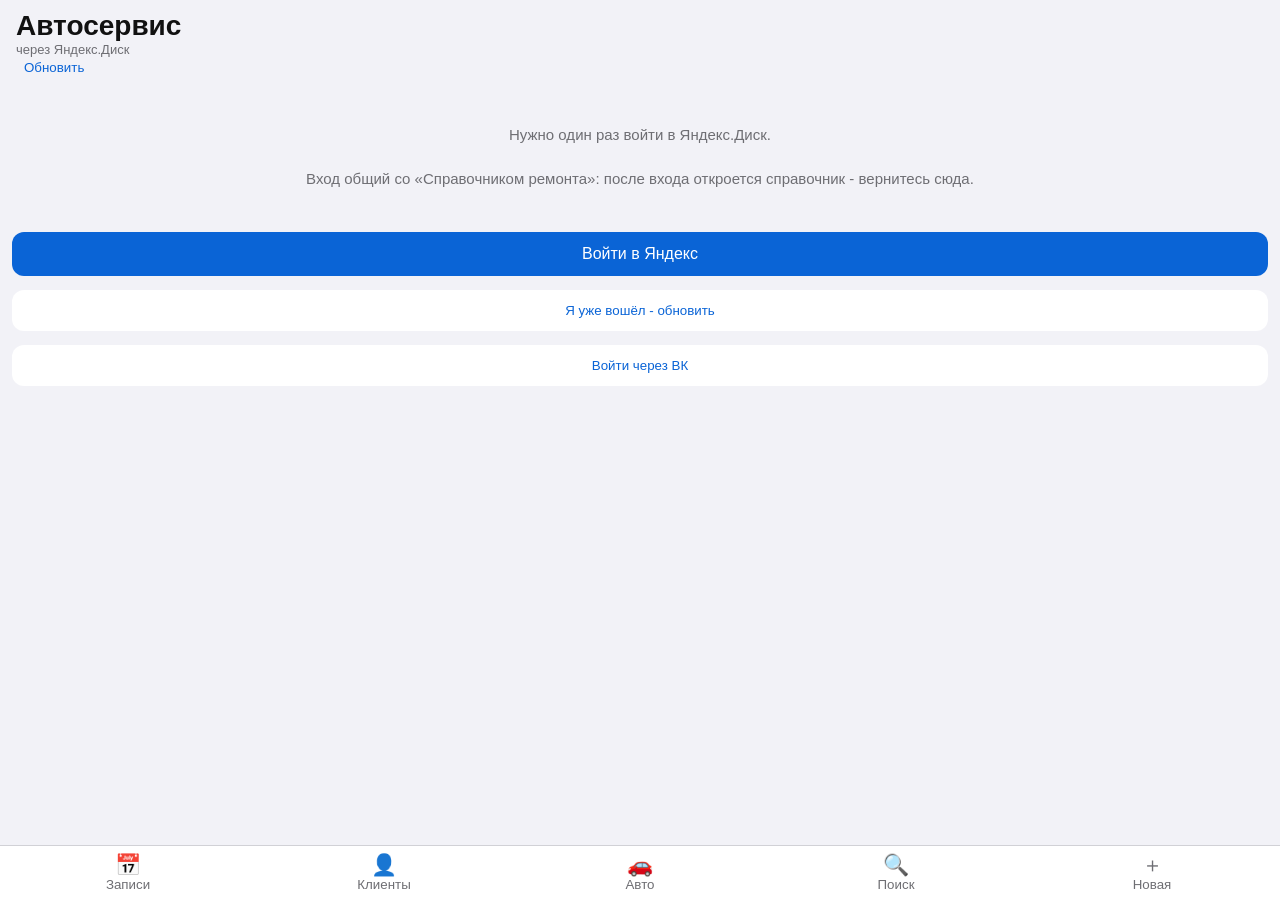
==== commit 19249c09: "Слияние: вход через ВК + телефон 0.25.0 (без интернета, фото и комментарии) -> 0.26.0 Co-Authored-By" ====
--- a/autoservice/index.html
+++ b/autoservice/index.html
@@ -71,6 +71,8 @@
 .frm textarea{min-height:70px;resize:vertical}
 .pick{padding:4px 14px 12px;font-size:17px;border-bottom:1px solid var(--sep);cursor:pointer;color:var(--tint)}
 a.site{color:inherit;text-decoration:none}
+.ph{display:grid;grid-template-columns:repeat(3,1fr);gap:4px;padding:4px}.ph img{width:100%;aspect-ratio:1;object-fit:cover;border-radius:6px}
+.notes{white-space:pre-wrap;padding:11px 14px;font-size:15px;line-height:1.35}
 </style>
 </head>
 <body>
@@ -84,6 +86,7 @@
   <button data-t="find"><b>🔍</b>Поиск</button>
   <button data-t="add"><b>＋</b>Новая</button>
 </nav>
+<script src="../vk.js"></script>
 <script>
 "use strict";
 const API="https://cloud-api.yandex.net/v1/disk", DIR="app:/autoservice";
@@ -104,7 +107,19 @@
 BACK.onclick=()=>{if(backTo)backTo()};
 
 // ---------- Яндекс.Диск ----------
+// 0.23.0: вход через ВК (владелец) - те же запросы к Диску, но через функцию-посредник
+const R=(st,o)=>({ok:st<300,status:st,json:async()=>o});
+async function vkRaw(path,opt){
+ const u=new URL("https://x"+path),p=u.searchParams.get("path"),P=u.pathname;
+ try{
+  if(P.endsWith("/download")){const j=await fnS({a:"yd",op:"download",path:p});return j.href?R(200,{href:j.href}):R(404,{})}
+  if(P.endsWith("/upload")){const j=await fnS({a:"yd",op:"upload",path:p});return j.status===409?R(409,{}):R(200,{href:j.href})}
+  if(opt.method==="PUT"){const j=await fnS({a:"yd",op:"mkdir",path:p});return R(j.status||201,{})}
+  const j=await fnS({a:"yd",op:"meta",path:p});return j.meta?R(200,j.meta):R(404,{})
+ }catch(e){if(!vkS())throw new Error("login");throw e}
+}
 async function yd(path,opt={}){
+ if(vkProxy())return vkRaw(path,opt);
  const r=await fetch(API+path,{...opt,headers:{Authorization:"OAuth "+tok(),...(opt.headers||{})}});
  if(r.status===401){LSs("rr_ydToken","");throw new Error("login")}
  return r;
@@ -116,9 +131,9 @@
   throw new Error("Диск: скачивание файла с "+host+" ("+log.join("; ")+";"+m+")")}if(!f.ok)throw new Error("Диск: файл "+f.status);const t=await f.text();try{return JSON.parse(t.replace(/^\uFEFF/,""))}catch(e){throw new Error("файл "+p.split("/").pop()+" не читается ("+t.length+" байт): "+e.message)}}
 async function ydPut(p,text){
  let r=await yd("/resources/upload?overwrite=true&path="+encodeURIComponent(p));
- if(r.status===409){await yd("/resources?path="+encodeURIComponent(DIR),{method:"PUT"});await yd("/resources?path="+encodeURIComponent(DIR+"/inbox"),{method:"PUT"});r=await yd("/resources/upload?overwrite=true&path="+encodeURIComponent(p))}
+ if(r.status===409){await yd("/resources?path="+encodeURIComponent(DIR),{method:"PUT"});await yd("/resources?path="+encodeURIComponent(DIR+"/inbox"),{method:"PUT"});await yd("/resources?path="+encodeURIComponent(DIR+"/inbox/photos"),{method:"PUT"});r=await yd("/resources/upload?overwrite=true&path="+encodeURIComponent(p))}
  if(!r.ok)throw new Error("Диск: загрузка "+r.status);const{href}=await r.json();
- const u=await fetch(href,{method:"PUT",body:new Blob([text],{type:"application/json"})});if(!u.ok&&u.status!==201&&u.status!==202)throw new Error("Диск: запись "+u.status);
+ const u=await fetch(href,{method:"PUT",body:text instanceof Blob?text:new Blob([text],{type:"application/json"})});if(!u.ok&&u.status!==201&&u.status!==202)throw new Error("Диск: запись "+u.status);
 }
 function loginScreen(msg){
  NAV.hidden=true;document.getElementById("sync").hidden=true;head("Автосервис","через Яндекс.Диск");
@@ -126,12 +141,16 @@
  const back=new URL("../",location.href).href;
  M.innerHTML=`<p class="empty">${esc(msg||"Нужно один раз войти в Яндекс.Диск.")}<br><br>Вход общий со «Справочником ремонта»: после входа откроется справочник - вернитесь сюда.</p>
   <a class="btn" href="https://oauth.yandex.ru/authorize?response_type=token&force_confirm=yes&client_id=${encodeURIComponent(cid)}&redirect_uri=${encodeURIComponent(back)}">Войти в Яндекс</a>
-  <button class="btn sec" onclick="location.reload()">Я уже вошёл - обновить</button>`;
+  <button class="btn sec" onclick="location.reload()">Я уже вошёл - обновить</button>${VK_ON()?`<button class="btn sec" id="vkGo">Войти через ВК</button>`:""}`;
+ const vg=document.getElementById("vkGo");if(vg)vg.onclick=()=>vkLogin().catch(e=>alert(e.message));
 }
 async function load(force){
- if(!tok()){loginScreen();return false}
+ if(!tok()&&vkRole()==="friend"){NAV.hidden=true;head("Автосервис","");M.innerHTML=`<p class="empty">Вы вошли через ВК как друг (${esc((vkS()||{}).name||"")}).<br>Автосервис доступен только владельцу - здесь данные клиентов.<br><br><a href="../">Открыть Справочник ремонта</a></p>`;return false}
+ if(!tok()&&!vkProxy()){loginScreen(vkLS.get("vkS",null)===null&&localStorage.getItem("rr_vkDenied")?"Вашего ВК нет в списке доступа.":"");return false}
  const cached=LSg("as_data",null);
  if(cached&&!D){D=cached;showSync()}
+ if(!navigator.onLine){showSync();return !!D}   // 0.24.0: без интернета - последние данные с ПК
+ flush();
  if(!force&&D&&Date.now()-(LSg("as_loaded",0))<60000)return true;
  setSync("Загрузка с Диска…");
  try{const j=await ydGetJson(DIR+"/data.json");
@@ -149,7 +168,8 @@
 }
 function fmtTime(s){if(!s)return"—";const d=new Date(s.replace(" ","T"));return isNaN(d)?s:d.toLocaleString("ru",{day:"numeric",month:"short",hour:"2-digit",minute:"2-digit"})}
 function setSync(t){document.getElementById("sync").hidden=false;document.getElementById("syncTxt").textContent=t}
-function showSync(){setSync("Данные с ПК на "+fmtTime(D&&D.exported)+(pend.length?" · ждут ПК: "+pend.length:""))}
+function showSync(){const q=pend.filter(p=>p.q).length,w=pend.length-q;
+ setSync((navigator.onLine?"":"Нет интернета · ")+"Данные с ПК на "+fmtTime(D&&D.exported)+(q?" · ⏳ ждут интернета: "+q:"")+(w?" · ждут ПК: "+w:""))}
 document.getElementById("syncBtn").onclick=async()=>{await load(true);if(tab==="car"&&carOpen&&carById(carId))car(carId,()=>go("car"));else go(tab)};
 
 // ---------- выборки из выгрузки ----------
@@ -265,11 +285,29 @@
  let h=`<div class="blk"><div class="fld"><div>Клиент</div><div>${esc(cl.name||"—")} ${tel(cl.phone)}</div></div><div class="fld"><div>Причина</div><div>${esc(a.reason||"—")}</div></div><div class="fld"><div>Статус</div><div>${pill(a.status)}</div></div></div>${a.tmp?`<p class="empty">Запись ещё не дошла до ПК - добавленное внесётся вместе с ней.</p>`:""}`;
  h+=`<div class="bh">Работы</div>${lst(a.works,"work")}<button class="btn sec" id="aW">＋ Работа</button>`;
  h+=`<div class="bh">Запчасти</div>${lst(a.parts,"part")}<button class="btn sec" id="aP">＋ Запчасть</button>`;
+ const pn=pend.filter(p=>p.type==="note"&&p.akey===akey(a)),pp=pend.filter(p=>p.type==="photo"&&p.akey===akey(a));   // 0.25.0
+ h+=`<div class="bh">Комментарии</div><div class="blk">${a.notes?`<div class="notes">${esc(a.notes)}</div>`:""}${pn.map(p=>`<div class="row"><div class="m"><div>${esc(p.text)}</div></div><span class="pill g">${p.q?"⏳ нет сети":"Ждёт ПК"}</span></div>`).join("")}${!a.notes&&!pn.length?`<p class="empty">Пока нет</p>`:""}</div>`;
+ h+=`<div class="bh">Фото: на ПК ${a.nfiles||0}${pp.length?", отправлено с телефона "+pp.length:""}</div>${pp.length?`<div class="blk ph" id="aPv"></div>`:""}`;
+ h+=`<input type="file" id="aPf" accept="image/*" multiple hidden><button class="btn" id="aPh">📷 Добавить фото</button><div id="aPs" class="err" style="color:var(--fg)"></div><button class="btn sec" id="aNt">💬 Комментарий</button><div id="aNb"></div>`;
  if(c)h+=`<button class="btn sec" id="aC">Карточка авто</button>`;
  M.innerHTML=h;M.scrollTop=0;
+ if(pp.length)Promise.all(pp.map(p=>idb("get",p.img).catch(()=>null))).then(bs=>{const box=document.getElementById("aPv");if(box)box.innerHTML=pp.map((p,i)=>bs[i]?`<img src="${URL.createObjectURL(bs[i])}" alt="">`:`<div class="empty">📷 ${p.q?"⏳":"✓"}</div>`).join("")});
+ const ref=()=>a.tmp?{appt_tmp:a.tmp,akey:akey(a)}:{appt_id:a.id,akey:akey(a)};
+ aPh.onclick=()=>aPf.click();
+ aPf.onchange=async()=>{const fs=[...aPf.files];if(!fs.length)return;aPh.disabled=true;
+  for(let i=0;i<fs.length;i++){aPs.textContent="Фото "+(i+1)+" из "+fs.length+"…";
+   try{const blob=await shrink(fs[i]);await send({type:"photo",...ref()},blob)}catch(e){aPs.textContent="Фото "+(i+1)+": "+e.message;aPh.disabled=false;return}}
+  appt(akey(a),back)};
+ aNt.onclick=()=>{aNb.innerHTML=`<div class="blk frm"><label for="aTx">Комментарий</label><textarea id="aTx" placeholder="Что сделали, что заметили"></textarea></div><button class="btn" id="aNs">Сохранить комментарий</button><div class="err" id="aNe"></div>`;aTx.focus();
+  aNs.onclick=async()=>{if(!aTx.value.trim()){aNe.textContent="Напишите комментарий";return}aNs.disabled=true;
+   try{await send({type:"note",text:aTx.value.trim(),...ref()});appt(akey(a),back)}catch(e){aNe.textContent="Не сохранилось: "+e.message;aNs.disabled=false}}};
  aW.onclick=()=>{itemQ="";itemPick("work",a,back)};aP.onclick=()=>{itemQ="";itemPick("part",a,back)};
  if(c)aC.onclick=()=>openCar(c.id,()=>appt(akey(a),back));
 }
+function shrink(file,max=1600,q=0.82){return new Promise((ok,no)=>{const u=URL.createObjectURL(file),im=new Image();   // 0.25.0
+ im.onload=()=>{const k=Math.min(1,max/Math.max(im.width,im.height)),c=document.createElement("canvas");c.width=Math.round(im.width*k);c.height=Math.round(im.height*k);
+  c.getContext("2d").drawImage(im,0,0,c.width,c.height);URL.revokeObjectURL(u);c.toBlob(b=>b?ok(b):no(new Error("не удалось сжать фото")),"image/jpeg",q)};
+ im.onerror=()=>{URL.revokeObjectURL(u);no(new Error("не открывается «"+file.name+"» ("+(file.type||"формат неизвестен")+")"))};im.src=u})}
 // ---------- ТО по регламенту (0.33.47; считает программа на ПК) ----------
 function toFld(id){const t=(D.to||{})[id];if(!t)return"";const over=t.d<=iso(new Date());
  return `<div class="fld"><div>Ближайшее ТО (по регламенту)</div><div${over?' style="color:var(--bad,#d23b3b)"':''}>≈ ${dmy(t.d+" 00:00")}${t.km?" · ~"+t.km.toLocaleString("ru")+" км":""}<br><span style="font-size:13px;color:var(--pmut,#888)">${esc(t.ops)}</span></div></div>`}
@@ -394,12 +432,32 @@
 function vinYear(v){const c="ABCDEFGHJKLMNPRSTVWXY123456789",i=c.indexOf(v[9]);if(i<0)return"";let y=1980+i;while(y+30<=new Date().getFullYear()+1)y+=30;return String(y)}
 
 // ---------- новое с телефона -> app:/autoservice/inbox/ ----------
-async function send(o){
+// 0.24.0: всё уходит через очередь: без интернета копится в телефоне (фото - в IndexedDB) и досылается само
+let lastQ=false,flushing=false;
+const IDB=()=>new Promise((ok,no)=>{const r=indexedDB.open("as_out",1);r.onupgradeneeded=()=>r.result.createObjectStore("f");r.onsuccess=()=>ok(r.result);r.onerror=()=>no(r.error)});
+async function idb(op,k,v){const db=await IDB();return new Promise((ok,no)=>{const t=db.transaction("f",op==="get"?"readonly":"readwrite"),st=t.objectStore("f");
+ const r=op==="get"?st.get(k):op==="put"?st.put(v,k):st.delete(k);r.onsuccess=()=>ok(r.result);r.onerror=()=>no(r.error)})}
+async function sendOne(m){
+ if(m.type==="photo"){const b=await idb("get",m.img);if(b)await ydPut(DIR+"/inbox/photos/"+m.img,b);else if(m.q==="img")throw new Error("фото потерялось в памяти телефона")}
+ const {q,err,...out}=m;await ydPut(DIR+"/inbox/"+m.file,JSON.stringify(out));
+ if(m.type==="photo")idb("del",m.img).catch(()=>{});
+}
+async function flush(){
+ if(flushing||!navigator.onLine||(!tok()&&!vkProxy()))return;flushing=true;let n=0;
+ try{for(const m of pend.filter(p=>p.q)){try{await sendOne(m);m.q=false;delete m.err;n++}catch(e){m.err=e.message;if(e.message==="login")break}LSs("as_pending",pend)}}
+ finally{flushing=false}
+ if(n&&D)showSync();
+}
+async function send(o,blob){
  const file=Date.now()+"-"+Math.random().toString(36).slice(2,8)+".json";
- const msg={...o,file,at:new Date().toISOString(),from:"телефон"};
- await ydPut(DIR+"/inbox/"+file,JSON.stringify(msg));
- pend.push(msg);LSs("as_pending",pend);showSync();return msg;
-}
+ const msg={...o,file,at:new Date().toISOString(),from:"телефон",q:true};
+ if(blob){msg.img=file.replace(".json",".jpg");await idb("put",msg.img,blob)}
+ pend.push(msg);LSs("as_pending",pend);
+ if(navigator.onLine&&!flushing)try{await sendOne(msg);msg.q=false}catch(e){msg.err=e.message}
+ LSs("as_pending",pend);lastQ=!!msg.q;if(D)showSync();return msg;
+}
+const qNote=()=>lastQ?"Нет интернета - сохранено в телефоне, отправится само, когда появится сеть.":"Появится в программе, когда компьютер включён.";
+window.addEventListener("online",()=>{flush();if(D)showSync()});window.addEventListener("offline",()=>{if(D)showSync()});
 // «＋»: что добавить - запись, работы или запчасти в запись
 function addMenu(){
  head("Добавить","");
@@ -408,7 +466,7 @@
  mA.onclick=add;mW.onclick=()=>pickAppt("work");mP.onclick=()=>pickAppt("part");mCW.onclick=catWork;mCP.onclick=()=>{itemQ="";catPart()};
 }
 const numv=v=>parseFloat(String(v||"").replace(/\s/g,"").replace(",","."));
-function sentOk(t,back){M.innerHTML=`<p class="empty" style="color:var(--ok)">✓ ${esc(t)}<br>Появится в программе, когда компьютер включён.</p><button class="btn sec" id="sAgain">Добавить ещё</button><button class="btn sec" id="sMenu">Готово</button>`;sAgain.onclick=back;sMenu.onclick=addMenu}
+function sentOk(t,back){M.innerHTML=`<p class="empty" style="color:var(--ok)">✓ ${esc(t)}<br>${qNote()}</p><button class="btn sec" id="sAgain">Добавить ещё</button><button class="btn sec" id="sMenu">Готово</button>`;sAgain.onclick=back;sMenu.onclick=addMenu}
 // новая работа в справочник
 function catWork(){
  head("Новая работа","в справочник работ",addMenu);
@@ -529,15 +587,16 @@
    sentDone("Авто отправлено: "+[nl.value.toUpperCase(),(nb.value+" "+nm.value).trim()].filter(Boolean).join(" · ")+" → "+(cl.name||"клиент"),()=>newCar(c,cl,back))}
   catch(e){ne.textContent="Не отправилось на Яндекс.Диск: "+e.message;ns.disabled=false}};
 }
-function sentDone(t,again){M.innerHTML=`<p class="empty" style="color:var(--ok)">✓ ${esc(t)}<br>Появится в программе, когда компьютер включён (программа 0.33.50 или новее).</p><button class="btn sec" id="sAgain">Добавить ещё</button><button class="btn sec" id="sCli">К клиентам</button>`;sAgain.onclick=again;sCli.onclick=()=>go("cli")}
+function sentDone(t,again){M.innerHTML=`<p class="empty" style="color:var(--ok)">✓ ${esc(t)}<br>${qNote()} (программа 0.33.50 или новее)</p><button class="btn sec" id="sAgain">Добавить ещё</button><button class="btn sec" id="sCli">К клиентам</button>`;sAgain.onclick=again;sCli.onclick=()=>go("cli")}
 
 // ---------- запуск ----------
+if("serviceWorker" in navigator)navigator.serviceWorker.register("../sw.js").catch(()=>{});   // 0.24.0: страница хранится в телефоне
 (async()=>{if(await load(false)){NAV.hidden=false;
  const q=new URLSearchParams(location.search),wn=q.get("work");   // из справочника: «В запись Автосервиса»
  if(wn){history.replaceState(null,"",location.pathname);tab="add";
   const c=(D.cworks||[]).find(x=>norm(x.name)===norm(wn));
   pickAppt("work",{key:"lnk",ref:c||null,hist:null,n:wn,b:"",a:"",h:q.get("h")||(c&&c.h)||"",q:1})}
  else go("cal")}})();
-document.addEventListener("visibilitychange",async()=>{if(document.visibilityState==="visible"&&tok()&&D){await load(false);if(["cal","cli"].includes(tab))go(tab)}});
+document.addEventListener("visibilitychange",async()=>{if(document.visibilityState==="visible"&&(tok()||vkProxy())&&D){flush();await load(false);if(["cal","cli"].includes(tab))go(tab)}});
 </script>
 </body></html>
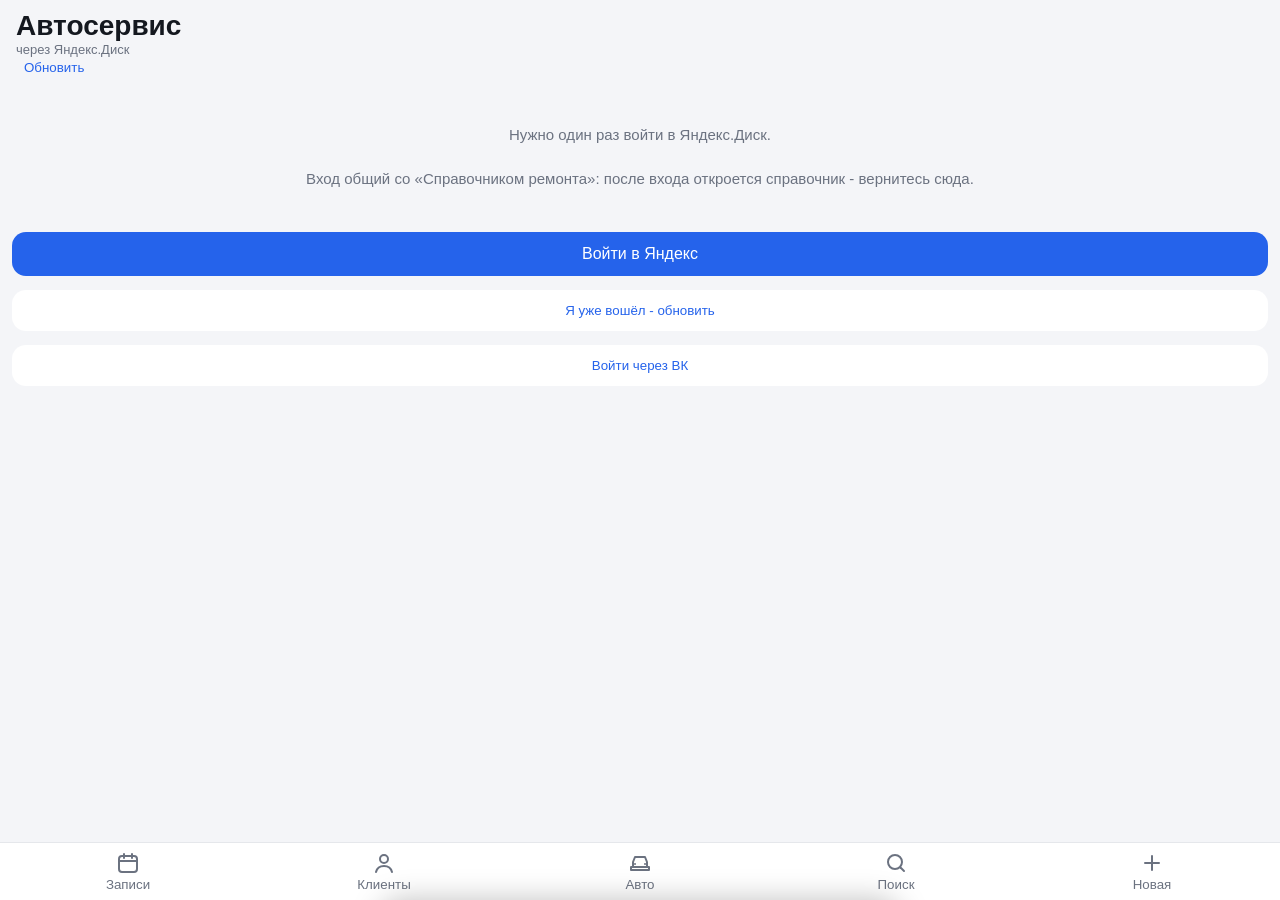
==== commit a9fec762: "Автосервис: новый вид экрана «Записи» (карточки, лента дней, месяц, поиск) Меняется только внешний в" ====
--- a/autoservice/index.html
+++ b/autoservice/index.html
@@ -13,8 +13,8 @@
      Новое с телефона: app:/autoservice/inbox/*.json - ПК забирает и вносит в базу.
      Вход в Яндекс - общий со «Справочником ремонта» (тот же сайт, ключ rr_ydToken). -->
 <style>
-:root{--ph:#f2f2f7;--card:#fff;--fg:#111;--mut:#6e6e73;--sep:#d1d1d6;--tint:#0a64d6;--ok:#2e9d4b;--warn:#d97706;--bad:#d23b3b;color-scheme:light}
-@media (prefers-color-scheme:dark){:root{--ph:#000;--card:#1c1c1e;--fg:#f2f2f7;--mut:#98989f;--sep:#38383a;--tint:#4b9bff;color-scheme:dark}}
+:root{--ph:#f4f5f8;--card:#fff;--fg:#14181f;--mut:#6b7280;--sep:#e5e7eb;--tint:#2563eb;--ok:#059669;--warn:#d97706;--bad:#d23b3b;--tbg:#e8efff;--okbg:#def5ec;--wbg:#fdf1de;--gbg:#eceef1;--shadow:0 1px 2px rgba(16,24,40,.06),0 4px 14px rgba(16,24,40,.06);color-scheme:light}
+@media (prefers-color-scheme:dark){:root{--ph:#0e1116;--card:#171b22;--fg:#eef1f6;--mut:#97a0ae;--sep:#262c36;--tint:#4f8cff;--ok:#34d399;--warn:#f5a524;--tbg:#1b2742;--okbg:#0f3327;--wbg:#3a2a10;--gbg:#222832;--shadow:0 1px 2px rgba(0,0,0,.4);color-scheme:dark}}
 *{box-sizing:border-box}
 html,body{height:100%;margin:0}
 body{background:var(--ph);color:var(--fg);font:16px -apple-system,"SF Pro Text",Roboto,Arial,sans-serif;display:flex;flex-direction:column;-webkit-tap-highlight-color:transparent}
@@ -29,7 +29,7 @@
 nav button{background:none;border:0;color:var(--mut);font:11px inherit;font-family:inherit;display:flex;flex-direction:column;align-items:center;gap:2px;cursor:pointer;padding:2px 0}
 nav button b{font-size:21px;font-weight:400;line-height:1}
 nav button.cur{color:var(--tint)}
-.blk{background:var(--card);border-radius:12px;margin-top:10px;overflow:hidden}
+.blk{background:var(--card);border-radius:16px;margin-top:10px;overflow:hidden;box-shadow:var(--shadow)}
 .bh{font-size:13px;color:var(--mut);text-transform:uppercase;letter-spacing:.04em;padding:14px 4px 0}
 .row{display:flex;align-items:center;gap:10px;padding:11px 14px;border-top:1px solid var(--sep);min-height:44px}
 .row:first-child{border-top:0}
@@ -39,17 +39,10 @@
 .row .m div+div{font-size:13px;color:var(--mut);overflow:hidden;text-overflow:ellipsis}
 .row .r{font-size:14px;color:var(--mut);white-space:nowrap;text-align:right}
 .time{font-variant-numeric:tabular-nums;font-weight:600;min-width:46px}
-.pill{flex:none;font-size:11px;padding:3px 8px;border-radius:9px;color:#fff;background:var(--tint);white-space:nowrap}
-.pill.ok{background:var(--ok)}.pill.w{background:var(--warn)}.pill.g{background:var(--mut)}
-.days{display:flex;gap:6px;overflow-x:auto;padding:8px 2px 2px}
-.days button{flex:1 0 42px;text-align:center;padding:6px 0;border-radius:10px;background:var(--card);font:12px inherit;font-family:inherit;color:var(--mut);border:0;cursor:pointer}
-.days button b{display:block;font-size:17px;color:var(--fg)}
-.days button i{display:block;font-style:normal;font-size:10px;height:12px;color:var(--tint)}
-.days button.cur{background:var(--tint);color:#fff}.days button.cur b,.days button.cur i{color:#fff}
-.wk{display:flex;justify-content:space-between;align-items:center;margin-top:6px}
-.wk button{background:none;border:0;color:var(--tint);font:15px inherit;font-family:inherit;padding:6px 4px;cursor:pointer}
-input[type=search]{width:100%;font:17px inherit;font-family:inherit;padding:11px 12px;border-radius:10px;border:0;background:var(--card);color:var(--fg);margin-top:10px;-webkit-appearance:none}
-.btn{display:block;width:100%;text-align:center;background:var(--tint);color:#fff;border-radius:12px;padding:13px;font:600 16px inherit;font-family:inherit;border:0;margin-top:14px;cursor:pointer;text-decoration:none}
+.pill{flex:none;font-size:11px;font-weight:650;padding:3px 9px;border-radius:999px;color:var(--tint);background:var(--tbg);white-space:nowrap}
+.pill.ok{color:var(--ok);background:var(--okbg)}.pill.w{color:var(--warn);background:var(--wbg)}.pill.g{color:var(--mut);background:var(--gbg)}
+input[type=search]{width:100%;font:17px inherit;font-family:inherit;padding:12px 14px;border-radius:14px;border:0;background:var(--card);color:var(--fg);margin-top:10px;-webkit-appearance:none;box-shadow:var(--shadow)}
+.btn{display:block;width:100%;text-align:center;background:var(--tint);color:#fff;border-radius:14px;padding:13px;font:600 16px inherit;font-family:inherit;border:0;margin-top:14px;cursor:pointer;text-decoration:none}
 .btn.sec{background:var(--card);color:var(--tint)}
 .btn:disabled{opacity:.5}
 .call{color:var(--ok);font-size:22px;text-decoration:none;padding:4px}
@@ -73,6 +66,59 @@
 a.site{color:inherit;text-decoration:none}
 .ph{display:grid;grid-template-columns:repeat(3,1fr);gap:4px;padding:4px}.ph img{width:100%;aspect-ratio:1;object-fit:cover;border-radius:6px}
 .notes{white-space:pre-wrap;padding:11px 14px;font-size:15px;line-height:1.35}
+/* ---- Записи: новый вид (карточки, лента дней, месяц) ---- */
+.mrow{display:flex;align-items:center;justify-content:space-between;margin-top:12px;gap:8px}
+.mbtn{display:inline-flex;align-items:center;gap:6px;border:0;background:var(--card);color:var(--fg);box-shadow:var(--shadow);padding:9px 14px;border-radius:12px;font:650 15px inherit;font-family:inherit;cursor:pointer}
+.mquick{display:flex;gap:6px}
+.chip{flex:none;border:1px solid var(--sep);background:var(--card);color:var(--fg);padding:8px 14px;border-radius:999px;font:14px inherit;font-family:inherit;cursor:pointer}
+.chip.on{background:var(--tint);border-color:var(--tint);color:#fff;font-weight:600}
+.mquick .chip{padding:7px 12px}
+.chips{display:flex;gap:8px;overflow-x:auto;padding:12px 2px 2px;scrollbar-width:none}
+.chips::-webkit-scrollbar,.dates::-webkit-scrollbar{display:none}
+.dates{display:flex;gap:8px;overflow-x:auto;padding:12px 2px 2px;scrollbar-width:none}
+.dt{flex:none;width:52px;border:1px solid var(--sep);background:var(--card);color:var(--fg);border-radius:14px;padding:8px 0 6px;font:inherit;font-family:inherit;display:flex;flex-direction:column;align-items:center;gap:2px;cursor:pointer}
+.dt .w{font-size:12px;color:var(--mut);text-transform:uppercase}
+.dt .n{font-size:18px;font-weight:700;font-variant-numeric:tabular-nums}
+.dt .dot{height:6px;display:flex;gap:3px;align-items:center}
+.dt .dot b,.grid button .dot b{width:6px;height:6px;border-radius:50%;background:var(--tint)}
+.dt.td .n{color:var(--tint)}
+.dt.cur{background:var(--tint);border-color:var(--tint);color:#fff}
+.dt.cur .w,.dt.cur .n{color:#fff}.dt.cur .dot b{background:#fff}
+.dt.all{width:62px;justify-content:center;font-weight:650;font-size:14px}
+.ap{display:grid;grid-template-columns:52px 1fr;gap:10px;background:var(--card);border-radius:16px;box-shadow:var(--shadow);padding:12px 12px 12px 14px;margin-top:10px;position:relative;overflow:hidden;cursor:pointer;--c:var(--tint)}
+.ap.w{--c:var(--warn)}.ap.ok{--c:var(--ok)}.ap.g{--c:var(--mut)}
+.ap::before{content:"";position:absolute;left:0;top:0;bottom:0;width:4px;background:var(--c)}
+.atm{font-size:17px;font-weight:700;font-variant-numeric:tabular-nums}
+.amn{min-width:0}
+.a1{display:flex;align-items:center;justify-content:space-between;gap:8px}
+.a1 b{font-size:16px;font-weight:650;overflow:hidden;text-overflow:ellipsis;white-space:nowrap}
+.plate{display:inline-flex;align-items:center;margin:6px 0 2px;border:1.5px solid #14181f;background:#fff;color:#14181f;border-radius:6px;padding:1px 8px;font-weight:700;letter-spacing:.06em;font-size:14px}
+.plate i{font-style:normal;font-size:10px;margin-left:6px;padding-left:6px;border-left:1.5px solid #14181f;line-height:1}
+.acl{color:var(--mut);font-size:14px}
+.arz{margin-top:4px;font-size:14px;word-break:break-word}
+.act{display:inline-flex;align-items:center;gap:6px;margin-top:8px;background:var(--ph);color:var(--fg);padding:7px 12px;border-radius:10px;font-size:13px;text-decoration:none}
+.fab{position:fixed;right:16px;bottom:calc(env(safe-area-inset-bottom,0px) + 74px);width:56px;height:56px;border-radius:18px;border:0;background:var(--tint);color:#fff;box-shadow:0 8px 22px rgba(37,99,235,.4);display:grid;place-items:center;cursor:pointer;z-index:6}
+.fab[hidden]{display:none}
+.shade{position:fixed;inset:0;background:rgba(0,0,0,.45);z-index:20;opacity:0;pointer-events:none;transition:opacity .2s}
+.shade.open{opacity:1;pointer-events:auto}
+.sheet{position:fixed;left:0;right:0;bottom:0;z-index:21;background:var(--card);border-radius:22px 22px 0 0;padding:10px 16px calc(18px + env(safe-area-inset-bottom,0px));max-width:520px;margin:0 auto;transform:translateY(105%);transition:transform .25s ease;box-shadow:0 -8px 30px rgba(0,0,0,.25)}
+.sheet.open{transform:none}
+.grab{width:40px;height:4px;border-radius:2px;background:var(--sep);margin:0 auto 10px}
+.mnav{display:flex;align-items:center;justify-content:space-between;margin-bottom:8px}
+.mnav b{font-size:18px}
+.mnav button{border:0;background:var(--ph);color:var(--fg);width:38px;height:38px;border-radius:12px;display:grid;place-items:center;cursor:pointer}
+.wkh,.grid{display:grid;grid-template-columns:repeat(7,1fr);text-align:center}
+.wkh span{font-size:12px;color:var(--mut);padding:6px 0;text-transform:uppercase}
+.grid button{border:0;background:transparent;color:var(--fg);height:46px;border-radius:12px;font:16px inherit;font-family:inherit;font-variant-numeric:tabular-nums;display:flex;flex-direction:column;align-items:center;justify-content:center;gap:2px;cursor:pointer}
+.grid button.out{color:var(--mut);opacity:.45}
+.grid button.td{color:var(--tint);font-weight:700}
+.grid button.cur{background:var(--tint);color:#fff;font-weight:700}
+.grid button .dot{height:5px;display:flex;gap:2px}
+.grid button .dot b{width:5px;height:5px}
+.grid button.cur .dot b{background:#fff}
+.sfoot{display:flex;gap:8px;margin-top:12px}
+.sfoot .chip{flex:1;text-align:center;padding:11px}
+nav button svg{display:block}#ca_list{padding-bottom:76px}
 </style>
 </head>
 <body>
@@ -80,12 +126,21 @@
  <div class="sync" id="sync" hidden><span id="syncTxt"></span><button id="syncBtn">Обновить</button></div></div>
 <main id="main"></main>
 <nav id="nav" hidden>
-  <button data-t="cal"><b>📅</b>Записи</button>
-  <button data-t="cli"><b>👤</b>Клиенты</button>
-  <button data-t="car"><b>🚗</b>Авто</button>
-  <button data-t="find"><b>🔍</b>Поиск</button>
-  <button data-t="add"><b>＋</b>Новая</button>
+  <button data-t="cal"><b><svg width="24" height="24" viewBox="0 0 24 24" fill="none" stroke="currentColor" stroke-width="2" stroke-linecap="round" stroke-linejoin="round"><rect x="3" y="5" width="18" height="16" rx="3"/><path d="M8 3v4M16 3v4M3 10h18"/></svg></b>Записи</button>
+  <button data-t="cli"><b><svg width="24" height="24" viewBox="0 0 24 24" fill="none" stroke="currentColor" stroke-width="2" stroke-linecap="round" stroke-linejoin="round"><circle cx="12" cy="8" r="4"/><path d="M4 21c1-4 4.5-6 8-6s7 2 8 6"/></svg></b>Клиенты</button>
+  <button data-t="car"><b><svg width="24" height="24" viewBox="0 0 24 24" fill="none" stroke="currentColor" stroke-width="2" stroke-linecap="round" stroke-linejoin="round"><path d="M5 16V11l2-5h10l2 5v5"/><path d="M3 16h18v3H3zM7 13h.01M17 13h.01"/></svg></b>Авто</button>
+  <button data-t="find"><b><svg width="24" height="24" viewBox="0 0 24 24" fill="none" stroke="currentColor" stroke-width="2" stroke-linecap="round" stroke-linejoin="round"><circle cx="11" cy="11" r="7"/><path d="m20 20-3.5-3.5"/></svg></b>Поиск</button>
+  <button data-t="add"><b><svg width="24" height="24" viewBox="0 0 24 24" fill="none" stroke="currentColor" stroke-width="2" stroke-linecap="round" stroke-linejoin="round"><path d="M12 5v14M5 12h14"/></svg></b>Новая</button>
 </nav>
+<button class="fab" id="ca_fab" hidden aria-label="Новая запись"><svg width="26" height="26" viewBox="0 0 24 24" fill="none" stroke="currentColor" stroke-width="2.4" stroke-linecap="round"><path d="M12 5v14M5 12h14"/></svg></button>
+<div class="shade" id="ca_shade"></div>
+<div class="sheet" id="ca_sheet" role="dialog" aria-label="Выбор даты">
+ <div class="grab"></div>
+ <div class="mnav"><button id="ca_mp" aria-label="Предыдущий месяц"><svg width="18" height="18" viewBox="0 0 24 24" fill="none" stroke="currentColor" stroke-width="2.4" stroke-linecap="round" stroke-linejoin="round"><path d="m15 6-6 6 6 6"/></svg></button><b id="ca_mt"></b><button id="ca_mn" aria-label="Следующий месяц"><svg width="18" height="18" viewBox="0 0 24 24" fill="none" stroke="currentColor" stroke-width="2.4" stroke-linecap="round" stroke-linejoin="round"><path d="m9 6 6 6-6 6"/></svg></button></div>
+ <div class="wkh"><span>пн</span><span>вт</span><span>ср</span><span>чт</span><span>пт</span><span>сб</span><span>вс</span></div>
+ <div class="grid" id="ca_grid"></div>
+ <div class="sfoot"><button class="chip" id="ca_s_td">Сегодня</button><button class="chip" id="ca_s_mo">Весь месяц</button><button class="chip" id="ca_s_all">Все дни</button></div>
+</div>
 <script src="../vk.js"></script>
 <script>
 "use strict";
@@ -95,6 +150,7 @@
 const LSs=(k,v)=>{try{localStorage.setItem(k,JSON.stringify(v))}catch(e){}};
 const tok=()=>LSg("rr_ydToken","");
 let D=null,tab="cal",day=new Date(),carId=LSg("as_car",null),cliQ="",findQ="",backTo=null,sel=null;
+let calMode="day",calMonth=null,calQ="",calSt="all",calTimer,calCnt={},calView="";   // экран «Записи»: день / месяц / все дни
 let pend=LSg("as_pending",[]);   // отправлено с телефона, ПК ещё не внёс
 const esc=s=>String(s==null?"":s).replace(/[&<>"]/g,c=>({"&":"&amp;","<":"&lt;",">":"&gt;",'"':"&quot;"}[c]));
 const iso=d=>d.getFullYear()+"-"+String(d.getMonth()+1).padStart(2,"0")+"-"+String(d.getDate()).padStart(2,"0");
@@ -103,7 +159,7 @@
 const WD=["Вс","Пн","Вт","Ср","Чт","Пт","Сб"],WDL=["Воскресенье","Понедельник","Вторник","Среда","Четверг","Пятница","Суббота"],MON=["января","февраля","марта","апреля","мая","июня","июля","августа","сентября","октября","ноября","декабря"];
 function tel(p){const d=String(p||"").replace(/[^\d+]/g,"");return d?`<a class="call" href="tel:${esc(d)}" aria-label="Позвонить">📞</a>`:""}
 function pill(s){const c=/выполн|закрыт|выдан/i.test(s)?"ok":/работ/i.test(s)?"w":/отмен|ждёт/i.test(s)?"g":"";return `<span class="pill ${c}">${esc(s==="Запланирована"?"План":s)}</span>`}
-function head(t,s,back){T.textContent=t;SUB.textContent=s||"";BACK.hidden=!back;backTo=back||null}
+function head(t,s,back){T.textContent=t;SUB.textContent=s||"";BACK.hidden=!back;backTo=back||null;const f=document.getElementById("ca_fab");if(f)f.hidden=true}
 BACK.onclick=()=>{if(backTo)backTo()};
 
 // ---------- Яндекс.Диск ----------
@@ -126,14 +182,15 @@
 }
 async function ydGetJson(p){const r=await yd("/resources/download?path="+encodeURIComponent(p));if(r.status===404)return null;if(!r.ok)throw new Error("Диск "+r.status);const{href}=await r.json();let f,log=[];const host=(()=>{try{return new URL(href).hostname}catch(e){return "?"}})();
  for(const [n,u,o] of [["1",href,{}],["2",href.replace(/([?&])disposition=[^&]*&?/,"$1"),{}],["3",href,{cache:"no-store",credentials:"omit",referrerPolicy:"no-referrer"}]]){
-  try{f=await fetch(u,o);break}catch(e){log.push(n+":"+e.message)}}
+  if(typeof relayOn==="function"&&relayOn())break;try{f=await fetch(u,o);break}catch(e){log.push(n+":"+e.message)}}
+ if(!f&&typeof ydFileGet==="function"&&FN_URL){try{sessionStorage.setItem("rr_relay","1")}catch(e){}f=await ydFileGet(href,"скачивание "+p.split("/").pop())}   // 0.34.0: обход через функцию
  if(!f){let m="";try{const r=await fetch(href,{redirect:"manual"});m=" переход:"+r.type+"/"+r.status}catch(e){m=" переход: "+e.message}
   throw new Error("Диск: скачивание файла с "+host+" ("+log.join("; ")+";"+m+")")}if(!f.ok)throw new Error("Диск: файл "+f.status);const t=await f.text();try{return JSON.parse(t.replace(/^\uFEFF/,""))}catch(e){throw new Error("файл "+p.split("/").pop()+" не читается ("+t.length+" байт): "+e.message)}}
 async function ydPut(p,text){
  let r=await yd("/resources/upload?overwrite=true&path="+encodeURIComponent(p));
  if(r.status===409){await yd("/resources?path="+encodeURIComponent(DIR),{method:"PUT"});await yd("/resources?path="+encodeURIComponent(DIR+"/inbox"),{method:"PUT"});await yd("/resources?path="+encodeURIComponent(DIR+"/inbox/photos"),{method:"PUT"});r=await yd("/resources/upload?overwrite=true&path="+encodeURIComponent(p))}
  if(!r.ok)throw new Error("Диск: загрузка "+r.status);const{href}=await r.json();
- const u=await fetch(href,{method:"PUT",body:text instanceof Blob?text:new Blob([text],{type:"application/json"})});if(!u.ok&&u.status!==201&&u.status!==202)throw new Error("Диск: запись "+u.status);
+ const u=await ydFilePut(href,text instanceof Blob?text:new Blob([text],{type:"application/json"}),"отправка "+p.split("/").pop());if(!u.ok&&u.status!==201&&u.status!==202)throw new Error("Диск: запись "+u.status);
 }
 function loginScreen(msg){
  NAV.hidden=true;document.getElementById("sync").hidden=true;head("Автосервис","через Яндекс.Диск");
@@ -145,7 +202,7 @@
  const vg=document.getElementById("vkGo");if(vg)vg.onclick=()=>vkLogin().catch(e=>alert(e.message));
 }
 async function load(force){
- if(!tok()&&vkRole()==="friend"){NAV.hidden=true;head("Автосервис","");M.innerHTML=`<p class="empty">Вы вошли через ВК как друг (${esc((vkS()||{}).name||"")}).<br>Автосервис доступен только владельцу - здесь данные клиентов.<br><br><a href="../">Открыть Справочник ремонта</a></p>`;return false}
+ if(!tok()&&vkRole()==="friend"){NAV.hidden=true;head("Автосервис","");M.innerHTML=`<p class="empty">Вы вошли через ВК как друг (${esc((vkS()||{}).name||"")}).<br>Автосервис доступен только владельцу - здесь данные клиентов.<br><br><a href="../garage/">🚗 Мой гараж</a> · <a href="../">Справочник ремонта</a></p>`;return false}
  if(!tok()&&!vkProxy()){loginScreen(vkLS.get("vkS",null)===null&&localStorage.getItem("rr_vkDenied")?"Вашего ВК нет в списке доступа.":"");return false}
  const cached=LSg("as_data",null);
  if(cached&&!D){D=cached;showSync()}
@@ -181,22 +238,92 @@
 // ---------- экраны ----------
 function go(t){tab=t;for(const b of NAV.children)b.classList.toggle("cur",b.dataset.t===t);M.scrollTop=0;({cal,cli,car:cars,find,add:()=>sel?add():addMenu()})[t]()}
 for(const b of NAV.children)b.onclick=()=>go(b.dataset.t);
+// ---------- «Записи»: день / месяц / все дни, поиск, статусы ----------
+const MONN=["Январь","Февраль","Март","Апрель","Май","Июнь","Июль","Август","Сентябрь","Октябрь","Ноябрь","Декабрь"];
+const stCls=s=>/выполн|закрыт|выдан/i.test(s)?"ok":/работ/i.test(s)?"w":/отмен|ждёт/i.test(s)?"g":"";
+const shiftDay=(d,n)=>{const x=new Date(d);x.setDate(x.getDate()+n);return x};
+function plateHtml(p){
+ p=String(p||"").replace(/\s+/g,"");if(!p)return"";
+ const m=p.match(/^([A-Za-zА-Яа-яЁё]\d{3}[A-Za-zА-Яа-яЁё]{2})(\d{2,3})$/);
+ return m?`<span class="plate">${esc(m[1].toUpperCase())}<i>${esc(m[2])}</i></span>`:`<span class="plate">${esc(p.toUpperCase())}</span>`;
+}
+function dayName(s){
+ const d=new Date(s+"T12:00"),w=s===iso(new Date())?"Сегодня":s===iso(shiftDay(new Date(),1))?"Завтра":s===iso(shiftDay(new Date(),-1))?"Вчера":WDL[d.getDay()];
+ return w+", "+d.getDate()+" "+MON[d.getMonth()];
+}
+// все записи в одном виде: из выгрузки ПК + отправленные с телефона и ещё не внесённые
+function calAll(){
+ const live=D.appts.map(a=>{const c=carById(a.car),cl=cliById(a.client)||{};
+  return {id:a.id,date:a.start.slice(0,10),time:a.start.slice(11,16),status:a.status||"",car:c?(c.brand+" "+c.model).trim():"",plate:c?c.plate:"",vin:c?c.vin:"",client:cl.name||"",phone:cl.phone||"",reason:a.reason||"",post:(D.posts.find(p=>String(p.id)===String(a.post))||{}).name||""}});
+ const pe=[...new Set(pend.filter(p=>p.type==="appt").map(p=>p.date))].flatMap(d=>pendingAppts(d).map(a=>({id:"",tmp:a.tmp,date:d,time:a.time,status:a.status,car:a.car,plate:"",vin:"",client:"",phone:"",reason:a.reason,post:a.post})));
+ return live.concat(pe);
+}
 function cal(){
- head("Записи",WDL[day.getDay()]+", "+day.getDate()+" "+MON[day.getMonth()]);
- const mon=new Date(day);mon.setDate(day.getDate()-((day.getDay()+6)%7));
- let h=`<div class="wk"><button id="pw1">‹ Неделя</button><button id="td">Сегодня</button><button id="nw1">Неделя ›</button></div><div class="days">`;
- for(let i=0;i<7;i++){const x=new Date(mon);x.setDate(mon.getDate()+i);const s=iso(x);const n=D.appts.filter(a=>a.start.slice(0,10)===s).length+pendingAppts(s).length;
-  h+=`<button data-d="${s}" class="${s===iso(day)?"cur":""}">${WD[x.getDay()]}<b>${x.getDate()}</b><i>${n||""}</i></button>`}
- const items=D.appts.filter(a=>a.start.slice(0,10)===iso(day)).map(a=>({...a,time:a.start.slice(11,16),car:carTitle(carById(a.car)),client:(cliById(a.client)||{}).name||"",phone:(cliById(a.client)||{}).phone||"",post:(D.posts.find(p=>String(p.id)===String(a.post))||{}).name||""}))
-  .concat(pendingAppts(iso(day))).sort((x,y)=>x.time.localeCompare(y.time));
- h+=`</div><div class="bh">${items.length?"Записей: "+items.length:""}</div>`;
- if(!items.length)h+=`<p class="empty">На этот день записей нет</p>`;
- else{h+=`<div class="blk">`;for(const a of items)h+=`<div class="row tap" data-id="${a.id||(a.tmp?"tmp:"+a.tmp:"")}"><span class="time">${esc(a.time)}</span><div class="m"><div>${esc(a.car||"Без авто")}</div><div>${esc([a.client,a.reason,a.post].filter(Boolean).join(" · "))}</div></div>${pill(a.status)}${tel(a.phone)}</div>`;h+=`</div>`}
- M.innerHTML=h;
- M.querySelectorAll(".days button").forEach(b=>b.onclick=()=>{day=new Date(b.dataset.d+"T12:00");cal()});
- pw1.onclick=()=>{day.setDate(day.getDate()-7);cal()};nw1.onclick=()=>{day.setDate(day.getDate()+7);cal()};td.onclick=()=>{day=new Date();cal()};
- M.querySelectorAll(".row.tap").forEach(r=>r.onclick=e=>{if(e.target.closest("a"))return;if(r.dataset.id)appt(r.dataset.id,()=>go("cal"))});
-}
+ head("Записи","");
+ const fab=document.getElementById("ca_fab");fab.hidden=false;fab.onclick=()=>go("add");
+ const all=calAll(),today=iso(new Date()),ds=iso(day);
+ calCnt={};for(const a of all)calCnt[a.date]=(calCnt[a.date]||0)+1;
+ if(!calMonth)calMonth=ds.slice(0,7);
+ const ym=calMode==="month"?calMonth:ds.slice(0,7);
+ let strip=`<button class="dt all ${calMode==="all"?"cur":""}" data-m="all">Все дни</button>`;
+ for(let i=-3;i<18;i++){const x=shiftDay(day,i),s=iso(x),n=Math.min(calCnt[s]||0,3);
+  strip+=`<button class="dt ${s===today?"td":""} ${calMode==="day"&&s===ds?"cur":""}" data-d="${s}"><span class="w">${WD[x.getDay()]}</span><span class="n">${x.getDate()}</span><span class="dot">${"<b></b>".repeat(n)}</span></button>`}
+ const st=[["all","Все"],["open","Открыты"],["w","В работе"],["ok","Закрыты"]];
+ M.innerHTML=`<input type="search" id="ca_q" placeholder="Госномер, марка, клиент, VIN" value="${esc(calQ)}">
+ <div class="mrow"><button class="mbtn" id="ca_mb">${MONN[+ym.slice(5,7)-1]} ${ym.slice(0,4)}<svg width="16" height="16" viewBox="0 0 24 24" fill="none" stroke="currentColor" stroke-width="2.4" stroke-linecap="round" stroke-linejoin="round"><path d="m6 9 6 6 6-6"/></svg></button>
+  <div class="mquick"><button class="chip ${calMode==="day"&&ds===today?"on":""}" id="ca_td">Сегодня</button><button class="chip ${calMode==="month"?"on":""}" id="ca_mo">Весь месяц</button></div></div>
+ <div class="dates" id="ca_dates">${strip}</div>
+ <div class="chips">${st.map(([k,n])=>`<button class="chip ${calSt===k?"on":""}" data-s="${k}">${n}</button>`).join("")}</div>
+ <div id="ca_list"></div>`;
+ const q=document.getElementById("ca_q");
+ q.oninput=()=>{calQ=q.value;clearTimeout(calTimer);calTimer=setTimeout(()=>calList(all),150)};
+ document.getElementById("ca_dates").onclick=e=>{const b=e.target.closest("button");if(!b)return;
+  if(b.dataset.m)calMode="all";else{day=new Date(b.dataset.d+"T12:00");calMode="day"}
+  calMonth=null;cal()};
+ document.getElementById("ca_td").onclick=()=>{day=new Date();calMode="day";calMonth=null;cal()};
+ document.getElementById("ca_mo").onclick=()=>{const m=calMode==="month"?calMonth:ds.slice(0,7);calMode="month";calMonth=m;cal()};
+ document.getElementById("ca_mb").onclick=()=>{calView=ym;calGrid();document.getElementById("ca_sheet").classList.add("open");document.getElementById("ca_shade").classList.add("open")};
+ M.querySelectorAll(".chips button").forEach(b=>b.onclick=()=>{calSt=b.dataset.s;cal()});
+ calList(all);
+ const cur=M.querySelector(".dt.cur");if(cur)cur.scrollIntoView({inline:"center",block:"nearest"});
+}
+function calList(all){
+ const box=document.getElementById("ca_list");if(!box)return;
+ const q=norm(calQ),ds=iso(day);
+ let it=all.filter(a=>{const c=stCls(a.status);return calSt==="all"||(calSt==="open"?c==="":c===calSt)});
+ if(q)it=it.filter(a=>norm([a.car,a.plate,a.vin,a.client,a.reason].join(" ")).includes(q));   // поиск - по всем дням
+ else if(calMode==="day")it=it.filter(a=>a.date===ds);
+ else if(calMode==="month")it=it.filter(a=>a.date.slice(0,7)===calMonth);
+ const desc=!!q||calMode==="all",multi=!!q||calMode!=="day";
+ it.sort((x,y)=>desc?(x.date===y.date?x.time.localeCompare(y.time):y.date.localeCompare(x.date)):(x.date+x.time).localeCompare(y.date+y.time));
+ const total=it.length,LIM=150;if(total>LIM)it=it.slice(0,LIM);
+ SUB.textContent=(q?"Поиск по всем дням":calMode==="all"?"Все дни":calMode==="month"?MONN[+calMonth.slice(5,7)-1]+" "+calMonth.slice(0,4):dayName(ds))+" · записей: "+total;
+ if(!total){box.innerHTML=`<p class="empty">${q?"Ничего не нашлось":calMode==="day"?"На этот день записей нет":calMode==="month"?"В этом месяце записей нет":"Записей нет"}</p>`;return}
+ let h="",cur="";
+ for(const a of it){
+  if(multi&&a.date!==cur){cur=a.date;h+=`<div class="bh">${esc(dayName(cur))}</div>`}
+  const c=stCls(a.status),ph=String(a.phone||"").replace(/[^\d+]/g,"");
+  h+=`<div class="ap ${c}" data-id="${esc(a.id||(a.tmp?"tmp:"+a.tmp:""))}"><div class="atm">${esc(a.time)}</div><div class="amn"><div class="a1"><b>${esc(a.car||"Без авто")}</b>${pill(a.status)}</div>${plateHtml(a.plate)}${a.client?`<div class="acl">${esc(a.client)}</div>`:""}${a.reason||a.post?`<div class="arz">${esc([a.reason,a.post].filter(Boolean).join(" · "))}</div>`:""}${ph?`<a class="act" href="tel:${esc(ph)}">📞 Позвонить</a>`:""}</div></div>`}
+ if(total>LIM)h+=`<p class="empty">Показаны ${LIM} из ${total}. Уточните поиск, дату или статус.</p>`;
+ box.innerHTML=h;
+ box.querySelectorAll(".ap").forEach(r=>r.onclick=e=>{if(e.target.closest("a"))return;if(r.dataset.id)appt(r.dataset.id,()=>go("cal"))});
+}
+// окно выбора месяца
+function calGrid(){
+ const y=+calView.slice(0,4),m=+calView.slice(5,7)-1,lead=(new Date(y,m,1,12).getDay()+6)%7,today=iso(new Date()),ds=iso(day);
+ document.getElementById("ca_mt").textContent=MONN[m]+" "+y;
+ let h="";for(let i=0;i<42;i++){const x=new Date(y,m,1-lead+i,12),s=iso(x),n=Math.min(calCnt[s]||0,3);
+  h+=`<button data-d="${s}" class="${x.getMonth()!==m?"out ":""}${s===today?"td ":""}${calMode==="day"&&s===ds?"cur":""}">${x.getDate()}<span class="dot">${"<b></b>".repeat(n)}</span></button>`}
+ document.getElementById("ca_grid").innerHTML=h;
+}
+(()=>{const g=id=>document.getElementById(id),close=()=>{g("ca_sheet").classList.remove("open");g("ca_shade").classList.remove("open")};
+ const mv=n=>{calView=iso(new Date(+calView.slice(0,4),+calView.slice(5,7)-1+n,1,12)).slice(0,7);calGrid()};
+ g("ca_shade").onclick=close;g("ca_mp").onclick=()=>mv(-1);g("ca_mn").onclick=()=>mv(1);
+ g("ca_grid").onclick=e=>{const b=e.target.closest("button");if(!b)return;close();day=new Date(b.dataset.d+"T12:00");calMode="day";calMonth=null;cal()};
+ g("ca_s_td").onclick=()=>{close();day=new Date();calMode="day";calMonth=null;cal()};
+ g("ca_s_mo").onclick=()=>{close();calMode="month";calMonth=calView;cal()};
+ g("ca_s_all").onclick=()=>{close();calMode="all";cal()};
+})();
 function clientsMatching(q){
  const n=norm(q),dg=q.replace(/\D/g,"");
  const lastVisit={};for(const a of D.appts)if(a.client&&(!lastVisit[a.client]||a.start>lastVisit[a.client]))lastVisit[a.client]=a.start;
@@ -259,7 +386,10 @@
  if(!vis.length)h+=`<p class="empty">Визитов ещё не было</p>`;
  else{h+=`<div class="blk">`;for(const v of vis){const det=[v.works,v.parts].filter(Boolean).join(" · ");h+=`<div class="row tap" data-id="${v.id}"><div class="m"><div>${esc(v.reason||"Визит")}</div>${det?`<div class="det">${esc(det)}</div>`:""}</div><span class="r">${dmy(v.start)}<br>${v.km?v.km.toLocaleString("ru")+" км<br>":""}${Math.round(+v.sum||0).toLocaleString("ru")} ₽</span></div>`}h+=`</div>`}
  h+=`<button class="btn" id="cAppt">＋ Записать на сервис</button><button class="btn sec" id="cRec">Добавить рекомендацию</button><button class="btn sec" id="cRef">📖 Справочник ремонта</button><div id="recBox"></div>${c.client?`<button class="btn sec" id="cMore">＋ Ещё авто этому клиенту</button>`:""}`;
+ {const pc=pend.filter(p=>p.type==="carphoto"&&String(p.car_id)===String(c.id)).length,ap=D.appts.filter(a=>String(a.car)===String(c.id)).reduce((s,a)=>s+(a.nfiles||0),0);   // 0.27.0
+  h+=`<div class="bh">Фото авто: в записях на ПК ${ap}${pc?", в базу знаний с телефона "+pc:""}</div><input type="file" id="cPf" accept="image/*" multiple hidden><button class="btn sec" id="cPb">📷 Фото авто</button><div id="cPc"></div><div class="err" id="cPs" style="color:var(--fg)"></div>`}
  M.innerHTML=h;
+ carPhotoBtn(c,back);
  M.querySelectorAll(".row.tap[data-id]").forEach(r=>r.onclick=()=>appt(r.dataset.id,()=>openCar(c.id,back)));
  cAppt.onclick=()=>{sel={car_id:c.id,client_id:c.client,title:carTitle(c)+(cl.name?" · "+cl.name:"")};go("add")};
  if(window.cMore)cMore.onclick=()=>newCar(c,cl,back);
@@ -304,6 +434,22 @@
  aW.onclick=()=>{itemQ="";itemPick("work",a,back)};aP.onclick=()=>{itemQ="";itemPick("part",a,back)};
  if(c)aC.onclick=()=>openCar(c.id,()=>appt(akey(a),back));
 }
+// 0.27.0: фото к машине - к записи сегодня (если есть) или в «Базу знаний» авто на ПК
+function carPhotoBtn(c,back){
+ const today=iso(new Date()),ta=D.appts.filter(a=>String(a.car)===String(c.id)&&String(a.start).slice(0,10)===today).pop()||null;
+ cPb.onclick=()=>cPf.click();
+ cPf.onchange=()=>{const fs=[...cPf.files];if(!fs.length)return;
+  cPc.innerHTML=`<div class="blk frm"><label for="cPn">Подпись (необязательно)</label><input type="text" id="cPn" placeholder="скол на капоте, царапина левая дверь"></div>
+   ${ta?`<button class="btn" id="cTA">К записи сегодня (${fs.length} фото)</button>`:""}<button class="btn ${ta?"sec":""}" id="cKB">В базу знаний авто (${fs.length} фото)</button>
+   ${ta?"":`<p class="empty">Записи на сегодня у этой машины нет - фото сохранятся у самой машины.</p>`}`;
+  const go2=async toAppt=>{const note=window.cPn?cPn.value.trim():"";cPc.innerHTML="";let n=0;
+   for(const f of fs){cPs.textContent="Фото "+(n+1)+" из "+fs.length+"…";
+    try{const blob=await shrink(f);await send(toAppt?{type:"photo",appt_id:ta.id,akey:String(ta.id)}:{type:"carphoto",car_id:c.id,note},blob);n++}
+    catch(e){cPs.textContent="Фото "+(n+1)+": "+e.message;return}}
+   if(toAppt&&note)await send({type:"note",text:note,appt_id:ta.id,akey:String(ta.id)});
+   car(c.id,back);cPs.textContent="✓ Фото: "+n+(toAppt?" - в запись сегодня. ":" - в базу знаний авто. ")+qNote()};
+  if(window.cTA)cTA.onclick=()=>go2(true);cKB.onclick=()=>go2(false)};
+}
 function shrink(file,max=1600,q=0.82){return new Promise((ok,no)=>{const u=URL.createObjectURL(file),im=new Image();   // 0.25.0
  im.onload=()=>{const k=Math.min(1,max/Math.max(im.width,im.height)),c=document.createElement("canvas");c.width=Math.round(im.width*k);c.height=Math.round(im.height*k);
   c.getContext("2d").drawImage(im,0,0,c.width,c.height);URL.revokeObjectURL(u);c.toBlob(b=>b?ok(b):no(new Error("не удалось сжать фото")),"image/jpeg",q)};
@@ -438,9 +584,9 @@
 async function idb(op,k,v){const db=await IDB();return new Promise((ok,no)=>{const t=db.transaction("f",op==="get"?"readonly":"readwrite"),st=t.objectStore("f");
  const r=op==="get"?st.get(k):op==="put"?st.put(v,k):st.delete(k);r.onsuccess=()=>ok(r.result);r.onerror=()=>no(r.error)})}
 async function sendOne(m){
- if(m.type==="photo"){const b=await idb("get",m.img);if(b)await ydPut(DIR+"/inbox/photos/"+m.img,b);else if(m.q==="img")throw new Error("фото потерялось в памяти телефона")}
+ if(m.img){const b=await idb("get",m.img);if(b)await ydPut(DIR+"/inbox/photos/"+m.img,b)}   // фото к записи и к машине (0.27.0)
  const {q,err,...out}=m;await ydPut(DIR+"/inbox/"+m.file,JSON.stringify(out));
- if(m.type==="photo")idb("del",m.img).catch(()=>{});
+ if(m.img)idb("del",m.img).catch(()=>{});
 }
 async function flush(){
  if(flushing||!navigator.onLine||(!tok()&&!vkProxy()))return;flushing=true;let n=0;
